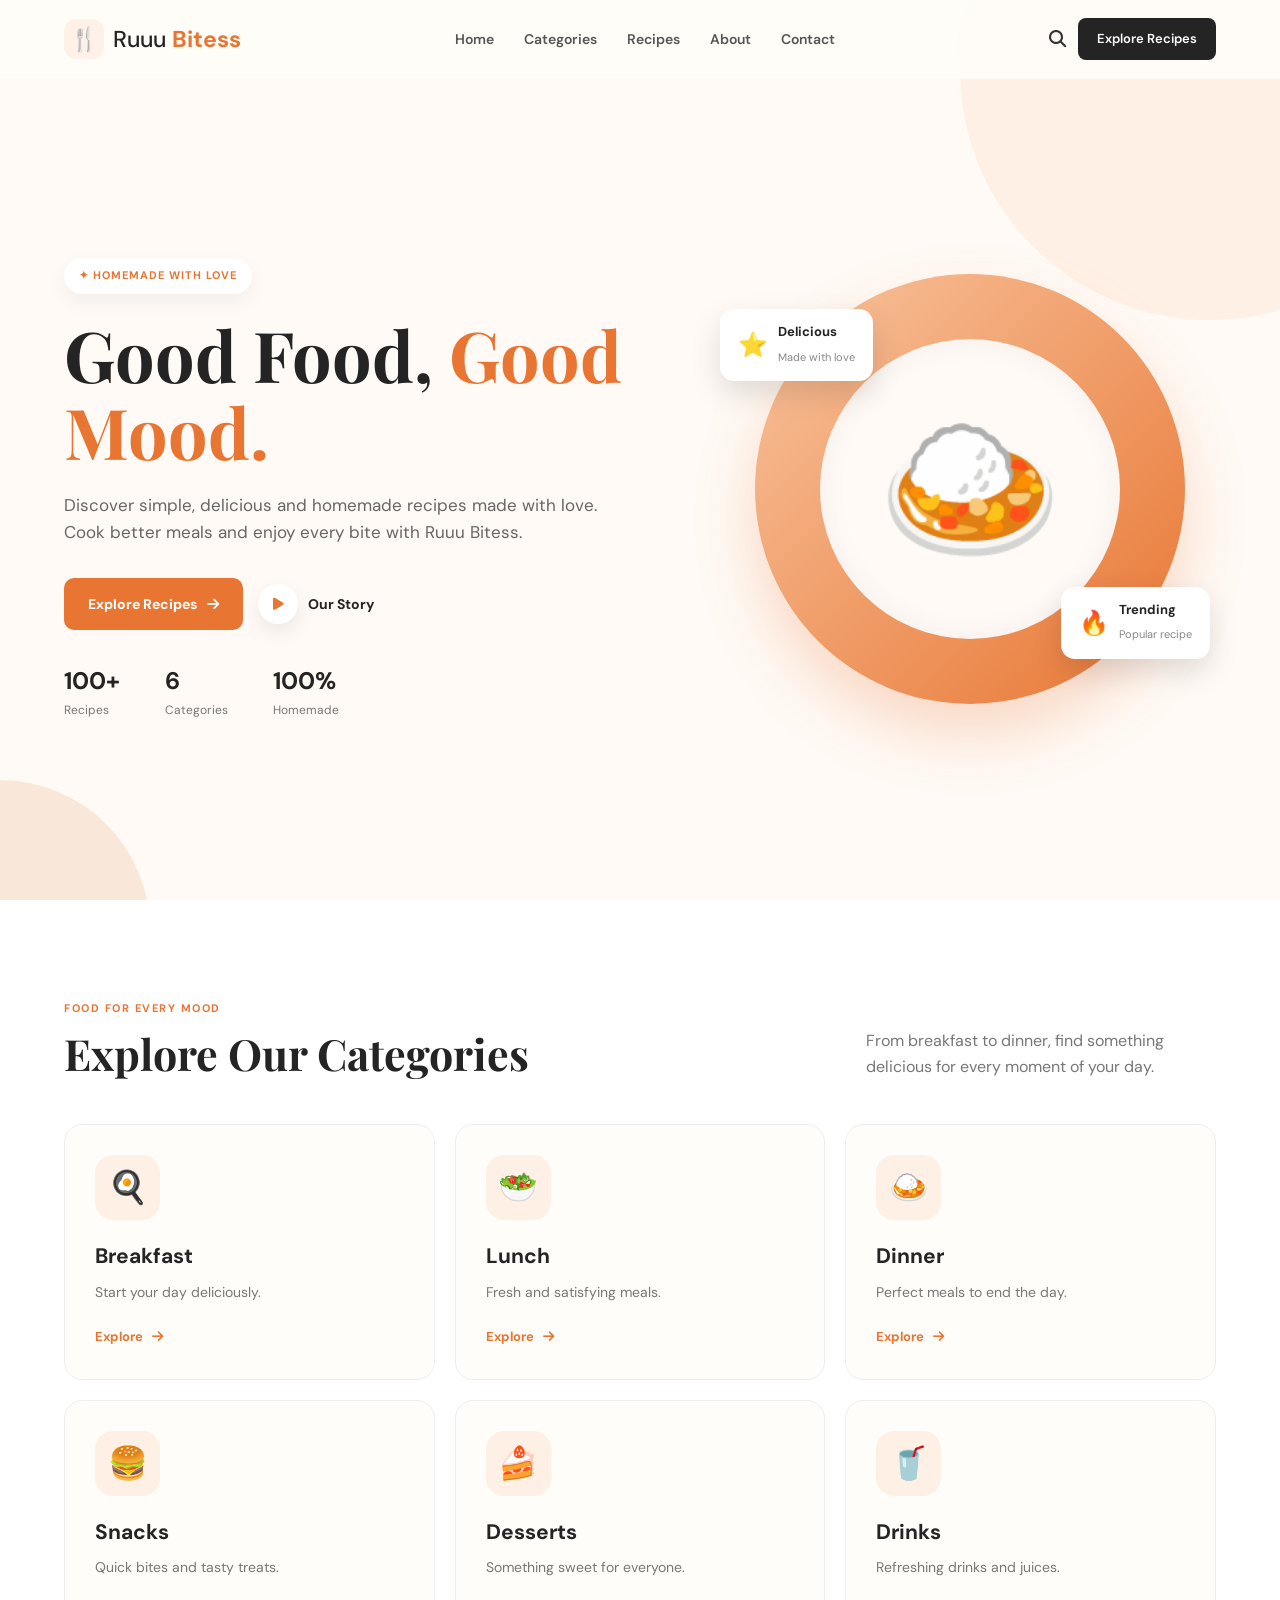
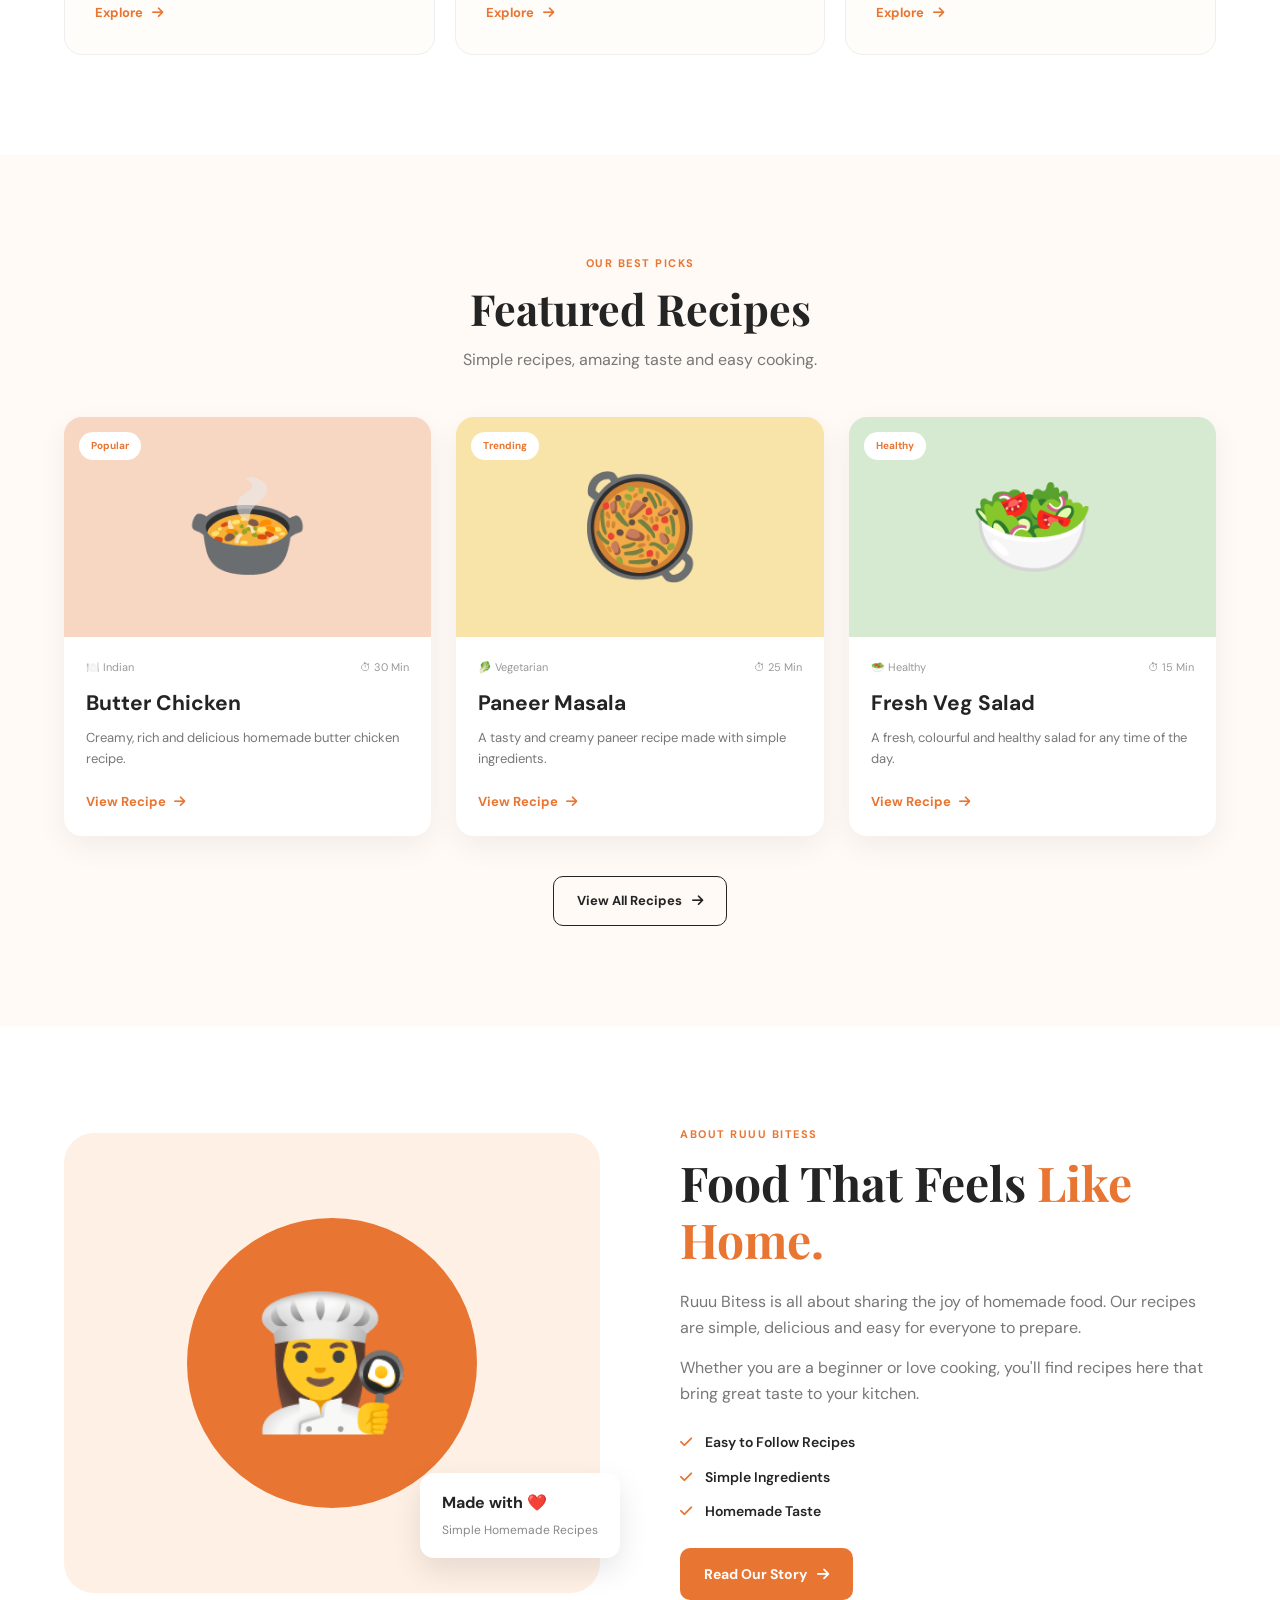
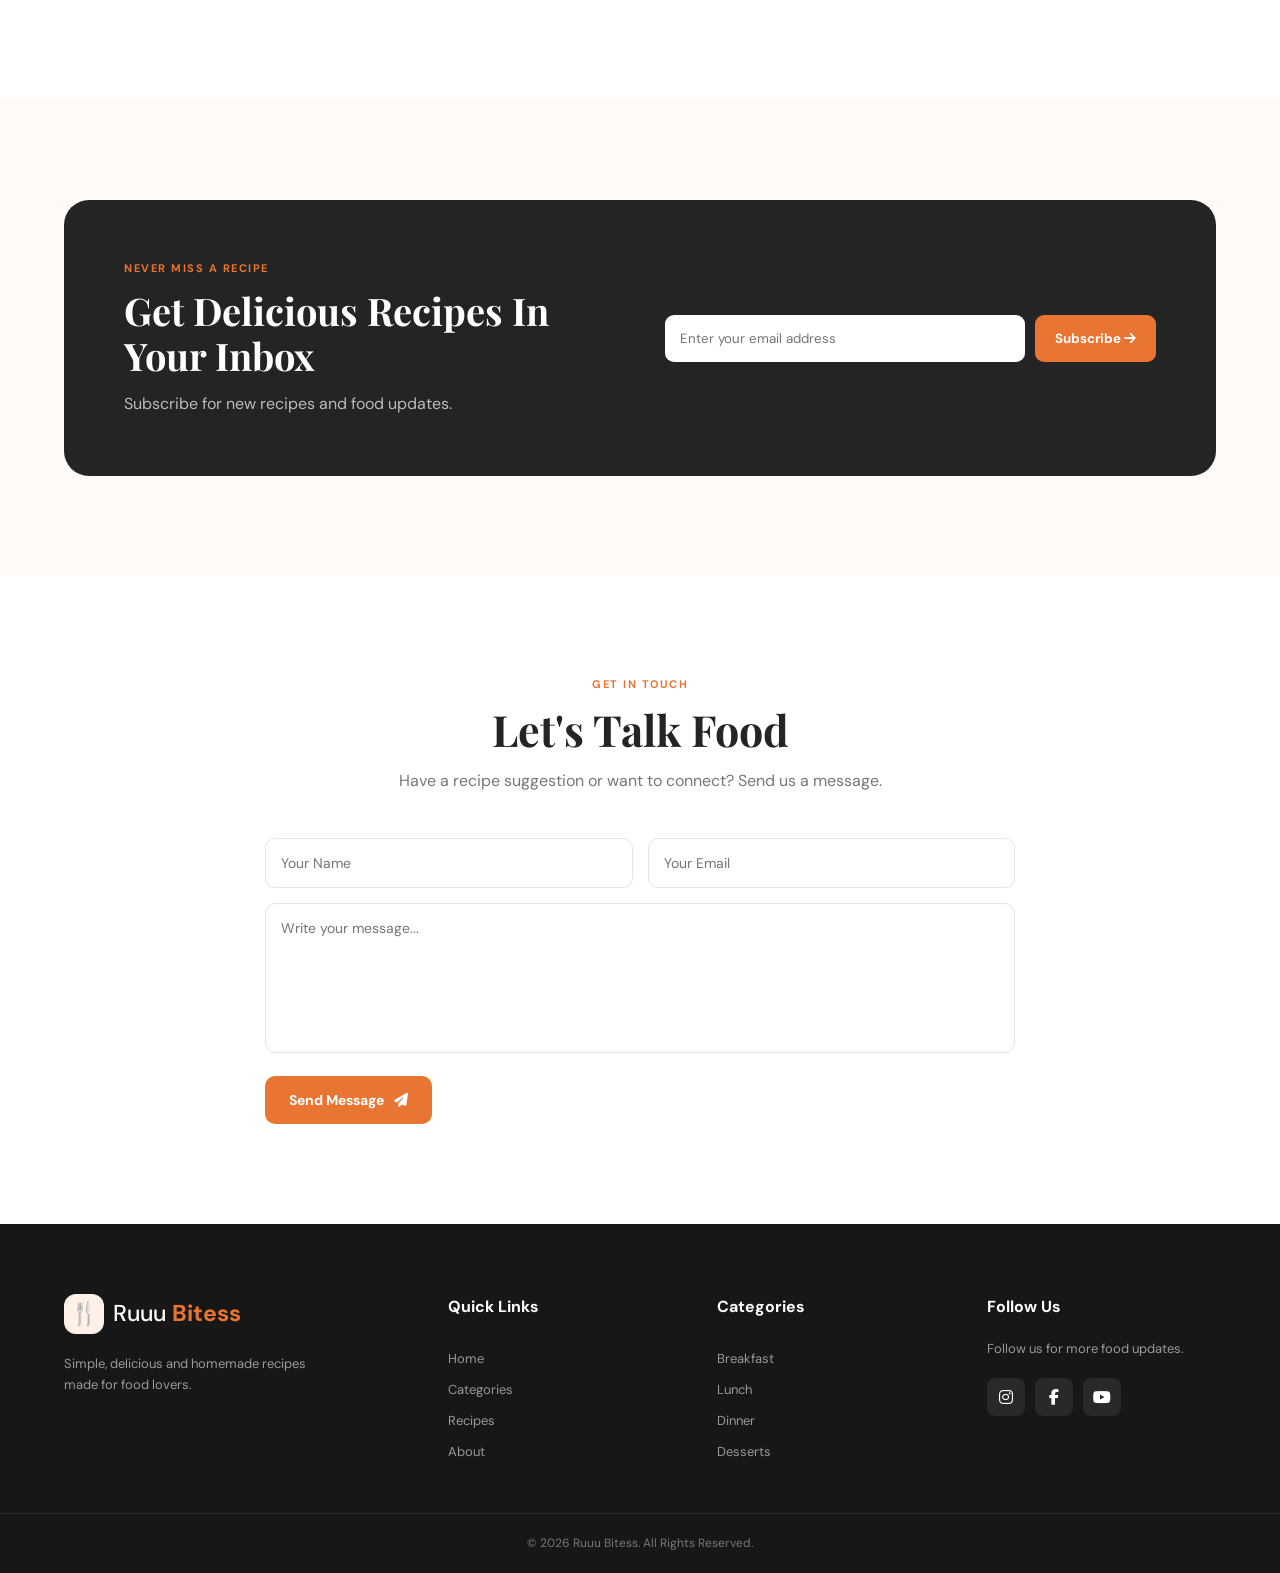
==== index.html @ 9dfcdae9 "Add files via upload" ====
<!DOCTYPE html>
<html lang="en">

<head>
    <meta charset="UTF-8">

    <meta name="viewport" content="width=device-width, initial-scale=1.0">

    <title>Ruuu Bitess | Delicious Homemade Food</title>

    <meta name="description"
        content="Discover delicious homemade recipes at Ruuu Bitess.">

    <!-- Google Font -->
    <link rel="preconnect" href="https://fonts.googleapis.com">

    <link rel="preconnect" href="https://fonts.gstatic.com" crossorigin>

    <link href="https://fonts.googleapis.com/css2?family=DM+Sans:wght@400;500;600;700&family=Playfair+Display:wght@600;700;800&display=swap"
        rel="stylesheet">

    <!-- Font Awesome -->
    <link rel="stylesheet"
        href="https://cdnjs.cloudflare.com/ajax/libs/font-awesome/6.5.2/css/all.min.css">

    <!-- CSS -->
    <link rel="stylesheet" href="style.css">
</head>

<body>


    <!-- =========================
         HEADER
    ========================== -->

    <header class="header">

        <div class="navbar container">

            <a href="#" class="logo">
                <span class="logo-icon">🍴</span>
                <span>Ruuu <b>Bitess</b></span>
            </a>


            <nav class="nav-links" id="navLinks">

                <a href="#home">Home</a>

                <a href="#categories">Categories</a>

                <a href="#recipes">Recipes</a>

                <a href="#about">About</a>

                <a href="#contact">Contact</a>

            </nav>


            <div class="nav-right">

                <button class="search-icon-btn" id="openSearch">
                    <i class="fa-solid fa-magnifying-glass"></i>
                </button>

                <a href="#recipes" class="nav-button">
                    Explore Recipes
                </a>

                <button class="mobile-menu" id="mobileMenu">
                    <i class="fa-solid fa-bars"></i>
                </button>

            </div>

        </div>

    </header>


    <!-- =========================
         HERO
    ========================== -->

    <section class="hero" id="home">

        <div class="hero-shape shape-one"></div>
        <div class="hero-shape shape-two"></div>

        <div class="container hero-container">


            <div class="hero-left">

                <div class="small-title">
                    ✦ HOMEMADE WITH LOVE
                </div>


                <h1>
                    Good Food,
                    <span>Good Mood.</span>
                </h1>


                <p>
                    Discover simple, delicious and homemade recipes
                    made with love. Cook better meals and enjoy
                    every bite with Ruuu Bitess.
                </p>


                <div class="hero-buttons">

                    <a href="#recipes" class="primary-btn">
                        Explore Recipes
                        <i class="fa-solid fa-arrow-right"></i>
                    </a>

                    <a href="#about" class="secondary-btn">
                        <i class="fa-solid fa-play"></i>
                        Our Story
                    </a>

                </div>


                <div class="hero-stats">

                    <div>
                        <h3>100+</h3>
                        <p>Recipes</p>
                    </div>

                    <div>
                        <h3>6</h3>
                        <p>Categories</p>
                    </div>

                    <div>
                        <h3>100%</h3>
                        <p>Homemade</p>
                    </div>

                </div>

            </div>


            <div class="hero-right">

                <div class="food-card-main">

                    <div class="food-emoji">
                        🍛
                    </div>

                    <div class="floating-card floating-one">
                        <span>⭐</span>
                        <div>
                            <b>Delicious</b>
                            <small>Made with love</small>
                        </div>
                    </div>


                    <div class="floating-card floating-two">
                        <span>🔥</span>
                        <div>
                            <b>Trending</b>
                            <small>Popular recipe</small>
                        </div>
                    </div>

                </div>

            </div>


        </div>

    </section>


    <!-- =========================
         CATEGORIES
    ========================== -->

    <section class="categories section-padding" id="categories">

        <div class="container">

            <div class="section-top">

                <div>
                    <span class="section-label">
                        FOOD FOR EVERY MOOD
                    </span>

                    <h2>Explore Our Categories</h2>
                </div>

                <p>
                    From breakfast to dinner, find something
                    delicious for every moment of your day.
                </p>

            </div>


            <div class="category-grid">


                <a href="pages/breakfast.html" class="category-card">

                    <div class="category-emoji">🍳</div>

                    <h3>Breakfast</h3>

                    <p>Start your day deliciously.</p>

                    <span>
                        Explore <i class="fa-solid fa-arrow-right"></i>
                    </span>

                </a>


                <a href="pages/lunch.html" class="category-card">

                    <div class="category-emoji">🥗</div>

                    <h3>Lunch</h3>

                    <p>Fresh and satisfying meals.</p>

                    <span>
                        Explore <i class="fa-solid fa-arrow-right"></i>
                    </span>

                </a>


                <a href="pages/dinner.html" class="category-card">

                    <div class="category-emoji">🍛</div>

                    <h3>Dinner</h3>

                    <p>Perfect meals to end the day.</p>

                    <span>
                        Explore <i class="fa-solid fa-arrow-right"></i>
                    </span>

                </a>


                <a href="pages/snacks.html" class="category-card">

                    <div class="category-emoji">🍔</div>

                    <h3>Snacks</h3>

                    <p>Quick bites and tasty treats.</p>

                    <span>
                        Explore <i class="fa-solid fa-arrow-right"></i>
                    </span>

                </a>


                <a href="pages/desserts.html" class="category-card">

                    <div class="category-emoji">🍰</div>

                    <h3>Desserts</h3>

                    <p>Something sweet for everyone.</p>

                    <span>
                        Explore <i class="fa-solid fa-arrow-right"></i>
                    </span>

                </a>


                <a href="pages/drinks.html" class="category-card">

                    <div class="category-emoji">🥤</div>

                    <h3>Drinks</h3>

                    <p>Refreshing drinks and juices.</p>

                    <span>
                        Explore <i class="fa-solid fa-arrow-right"></i>
                    </span>

                </a>


            </div>

        </div>

    </section>


    <!-- =========================
         FEATURED RECIPES
    ========================== -->

    <section class="featured section-padding" id="recipes">

        <div class="container">


            <div class="center-heading">

                <span class="section-label">
                    OUR BEST PICKS
                </span>

                <h2>Featured Recipes</h2>

                <p>
                    Simple recipes, amazing taste and easy cooking.
                </p>

            </div>


            <div class="recipe-grid">


                <article class="recipe-card">

                    <div class="recipe-image orange-bg">
                        🍲

                        <span class="recipe-tag">Popular</span>
                    </div>

                    <div class="recipe-content">

                        <div class="recipe-info">
                            <span>🍽️ Indian</span>
                            <span>⏱ 30 Min</span>
                        </div>

                        <h3>Butter Chicken</h3>

                        <p>
                            Creamy, rich and delicious homemade
                            butter chicken recipe.
                        </p>

                        <a href="#">
                            View Recipe
                            <i class="fa-solid fa-arrow-right"></i>
                        </a>

                    </div>

                </article>


                <article class="recipe-card">

                    <div class="recipe-image yellow-bg">
                        🥘

                        <span class="recipe-tag">Trending</span>
                    </div>

                    <div class="recipe-content">

                        <div class="recipe-info">
                            <span>🥬 Vegetarian</span>
                            <span>⏱ 25 Min</span>
                        </div>

                        <h3>Paneer Masala</h3>

                        <p>
                            A tasty and creamy paneer recipe
                            made with simple ingredients.
                        </p>

                        <a href="#">
                            View Recipe
                            <i class="fa-solid fa-arrow-right"></i>
                        </a>

                    </div>

                </article>


                <article class="recipe-card">

                    <div class="recipe-image green-bg">
                        🥗

                        <span class="recipe-tag">Healthy</span>
                    </div>

                    <div class="recipe-content">

                        <div class="recipe-info">
                            <span>🥗 Healthy</span>
                            <span>⏱ 15 Min</span>
                        </div>

                        <h3>Fresh Veg Salad</h3>

                        <p>
                            A fresh, colourful and healthy
                            salad for any time of the day.
                        </p>

                        <a href="#">
                            View Recipe
                            <i class="fa-solid fa-arrow-right"></i>
                        </a>

                    </div>

                </article>


            </div>


            <div class="view-all">

                <a href="#" class="secondary-main-btn">
                    View All Recipes
                    <i class="fa-solid fa-arrow-right"></i>
                </a>

            </div>


        </div>

    </section>


    <!-- =========================
         ABOUT
    ========================== -->

    <section class="about section-padding" id="about">

        <div class="container about-grid">


            <div class="about-visual">

                <div class="about-food-circle">
                    👩‍🍳
                </div>

                <div class="experience-card">
                    <b>Made with ❤️</b>
                    <span>Simple Homemade Recipes</span>
                </div>

            </div>


            <div class="about-text">

                <span class="section-label">
                    ABOUT RUUU BITESS
                </span>

                <h2>
                    Food That Feels
                    <span>Like Home.</span>
                </h2>

                <p>
                    Ruuu Bitess is all about sharing the joy of
                    homemade food. Our recipes are simple,
                    delicious and easy for everyone to prepare.
                </p>

                <p>
                    Whether you are a beginner or love cooking,
                    you'll find recipes here that bring great
                    taste to your kitchen.
                </p>


                <div class="about-points">

                    <div>
                        <i class="fa-solid fa-check"></i>
                        Easy to Follow Recipes
                    </div>

                    <div>
                        <i class="fa-solid fa-check"></i>
                        Simple Ingredients
                    </div>

                    <div>
                        <i class="fa-solid fa-check"></i>
                        Homemade Taste
                    </div>

                </div>


                <a href="#" class="primary-btn">
                    Read Our Story
                    <i class="fa-solid fa-arrow-right"></i>
                </a>

            </div>


        </div>

    </section>


    <!-- =========================
         NEWSLETTER
    ========================== -->

    <section class="newsletter section-padding">

        <div class="container newsletter-box">

            <div>

                <span class="section-label">
                    NEVER MISS A RECIPE
                </span>

                <h2>
                    Get Delicious Recipes
                    In Your Inbox
                </h2>

                <p>
                    Subscribe for new recipes and food updates.
                </p>

            </div>


            <form id="newsletterForm">

                <input
                    type="email"
                    id="emailInput"
                    placeholder="Enter your email address"
                    required>

                <button type="submit">
                    Subscribe
                    <i class="fa-solid fa-arrow-right"></i>
                </button>

            </form>

        </div>

    </section>


    <!-- =========================
         CONTACT
    ========================== -->

    <section class="contact section-padding" id="contact">

        <div class="container">

            <div class="center-heading">

                <span class="section-label">
                    GET IN TOUCH
                </span>

                <h2>Let's Talk Food</h2>

                <p>
                    Have a recipe suggestion or want to connect?
                    Send us a message.
                </p>

            </div>


            <form class="contact-form" id="contactForm">

                <div class="form-row">

                    <input
                        type="text"
                        id="name"
                        placeholder="Your Name"
                        required>

                    <input
                        type="email"
                        id="email"
                        placeholder="Your Email"
                        required>

                </div>


                <textarea
                    id="message"
                    placeholder="Write your message..."
                    required></textarea>


                <button type="submit" class="primary-btn">
                    Send Message
                    <i class="fa-solid fa-paper-plane"></i>
                </button>

            </form>

        </div>

    </section>


    <!-- =========================
         FOOTER
    ========================== -->

    <footer class="footer">

        <div class="container footer-grid">


            <div class="footer-brand">

                <a href="#home" class="logo">
                    <span class="logo-icon">🍴</span>
                    <span>Ruuu <b>Bitess</b></span>
                </a>

                <p>
                    Simple, delicious and homemade recipes
                    made for food lovers.
                </p>

            </div>


            <div class="footer-links">

                <h3>Quick Links</h3>

                <a href="#home">Home</a>
                <a href="#categories">Categories</a>
                <a href="#recipes">Recipes</a>
                <a href="#about">About</a>

            </div>


            <div class="footer-links">

                <h3>Categories</h3>

                <a href="#">Breakfast</a>
                <a href="#">Lunch</a>
                <a href="#">Dinner</a>
                <a href="#">Desserts</a>

            </div>


            <div class="footer-social">

                <h3>Follow Us</h3>

                <p>Follow us for more food updates.</p>

                <div class="social-icons">

                    <a href="#"><i class="fa-brands fa-instagram"></i></a>

                    <a href="#"><i class="fa-brands fa-facebook-f"></i></a>

                    <a href="#"><i class="fa-brands fa-youtube"></i></a>

                </div>

            </div>


        </div>


        <div class="footer-bottom">

            <div class="container">

                <p>
                    © 2026 Ruuu Bitess. All Rights Reserved.
                </p>

            </div>

        </div>

    </footer>


    <!-- BACK TO TOP -->

    <button id="topBtn">
        <i class="fa-solid fa-arrow-up"></i>
    </button>


    <!-- SEARCH POPUP -->

    <div class="search-popup" id="searchPopup">

        <div class="search-box">

            <button class="close-search" id="closeSearch">
                <i class="fa-solid fa-xmark"></i>
            </button>

            <h2>Search Recipes</h2>

            <input
                type="text"
                id="recipeSearch"
                placeholder="Search Poha, Paneer, Chicken...">

            <button id="searchRecipeBtn">
                Search Recipe
            </button>

        </div>

    </div>


    <!-- JAVASCRIPT -->

    <script src="script.js"></script>

</body>

</html>
---- style.css ----
/* =========================================
   GLOBAL
========================================= */

*{
    margin:0;
    padding:0;
    box-sizing:border-box;
}

html{
    scroll-behavior:smooth;
}

body{
    font-family:'DM Sans',sans-serif;
    background:#fffdf9;
    color:#242424;
    line-height:1.6;
    overflow-x:hidden;
}

a{
    text-decoration:none;
    color:inherit;
}

button,
input,
textarea{
    font-family:inherit;
}

button{
    cursor:pointer;
}

.container{
    width:90%;
    max-width:1200px;
    margin:auto;
}

.section-padding{
    padding:100px 0;
}


/* =========================================
   HEADER
========================================= */

.header{
    width:100%;
    position:fixed;
    top:0;
    left:0;
    z-index:1000;
    background:rgba(255,253,249,.9);
    backdrop-filter:blur(12px);
    border-bottom:1px solid transparent;
    transition:.3s;
}

.header.scrolled{
    box-shadow:0 5px 25px rgba(0,0,0,.08);
    border-bottom:1px solid #eee;
}

.navbar{
    min-height:78px;
    display:flex;
    align-items:center;
    justify-content:space-between;
}

.logo{
    display:flex;
    align-items:center;
    gap:9px;
    font-size:23px;
    font-weight:500;
}

.logo b{
    color:#e87532;
}

.logo-icon{
    width:40px;
    height:40px;
    background:#fff1e7;
    display:flex;
    align-items:center;
    justify-content:center;
    border-radius:12px;
}

.nav-links{
    display:flex;
    gap:30px;
}

.nav-links a{
    font-size:14px;
    font-weight:600;
    color:#555;
    transition:.3s;
}

.nav-links a:hover{
    color:#e87532;
}

.nav-right{
    display:flex;
    align-items:center;
    gap:12px;
}

.search-icon-btn{
    border:none;
    background:none;
    font-size:17px;
    color:#333;
}

.nav-button{
    background:#242424;
    color:#fff;
    padding:11px 19px;
    border-radius:8px;
    font-size:13px;
    font-weight:600;
    transition:.3s;
}

.nav-button:hover{
    background:#e87532;
}

.mobile-menu{
    display:none;
    border:none;
    background:none;
    font-size:21px;
}


/* =========================================
   HERO
========================================= */

.hero{
    min-height:100vh;
    padding-top:78px;
    display:flex;
    align-items:center;
    position:relative;
    overflow:hidden;
    background:#fffaf5;
}

.hero-container{
    display:grid;
    grid-template-columns:1.1fr .9fr;
    align-items:center;
    gap:60px;
}

.hero-shape{
    position:absolute;
    border-radius:50%;
    z-index:0;
}

.shape-one{
    width:500px;
    height:500px;
    background:#fff0e5;
    right:-180px;
    top:-180px;
}

.shape-two{
    width:300px;
    height:300px;
    background:#f9e8d9;
    left:-150px;
    bottom:-180px;
}

.hero-left,
.hero-right{
    position:relative;
    z-index:1;
}

.small-title{
    display:inline-block;
    padding:9px 15px;
    background:#fff;
    color:#e87532;
    border-radius:50px;
    font-size:11px;
    font-weight:700;
    letter-spacing:1px;
    box-shadow:0 8px 20px rgba(0,0,0,.05);
}

.hero h1{
    font-family:'Playfair Display',serif;
    font-size:70px;
    line-height:1.1;
    margin:22px 0;
}

.hero h1 span{
    color:#e87532;
}

.hero-left > p{
    max-width:560px;
    color:#666;
    font-size:17px;
}

.hero-buttons{
    display:flex;
    gap:15px;
    margin:32px 0;
    align-items:center;
}

.primary-btn{
    display:inline-flex;
    align-items:center;
    gap:10px;
    background:#e87532;
    color:#fff;
    padding:15px 24px;
    border-radius:10px;
    font-size:14px;
    font-weight:700;
    border:none;
    transition:.3s;
}

.primary-btn:hover{
    transform:translateY(-3px);
    box-shadow:0 10px 25px rgba(232,117,50,.25);
}

.secondary-btn{
    display:inline-flex;
    align-items:center;
    gap:10px;
    font-size:14px;
    font-weight:700;
}

.secondary-btn i{
    width:40px;
    height:40px;
    display:flex;
    align-items:center;
    justify-content:center;
    border-radius:50%;
    background:#fff;
    color:#e87532;
    box-shadow:0 8px 20px rgba(0,0,0,.08);
}

.hero-stats{
    display:flex;
    gap:45px;
    margin-top:20px;
}

.hero-stats h3{
    font-size:24px;
}

.hero-stats p{
    font-size:12px;
    color:#777;
}

.food-card-main{
    width:430px;
    height:430px;
    margin:auto;
    border-radius:50%;
    background:linear-gradient(135deg,#f8c59f,#e87532);
    display:flex;
    align-items:center;
    justify-content:center;
    position:relative;
    box-shadow:0 30px 60px rgba(232,117,50,.25);
}

.food-emoji{
    width:300px;
    height:300px;
    border-radius:50%;
    background:#fffaf5;
    display:flex;
    align-items:center;
    justify-content:center;
    font-size:150px;
    box-shadow:inset 0 0 30px rgba(0,0,0,.05);
}

.floating-card{
    position:absolute;
    background:#fff;
    padding:13px 18px;
    border-radius:14px;
    display:flex;
    align-items:center;
    gap:10px;
    box-shadow:0 12px 30px rgba(0,0,0,.12);
}

.floating-card span{
    font-size:24px;
}

.floating-card b{
    display:block;
    font-size:13px;
}

.floating-card small{
    color:#888;
    font-size:11px;
}

.floating-one{
    top:35px;
    left:-35px;
}

.floating-two{
    bottom:45px;
    right:-25px;
}


/* =========================================
   SECTION
========================================= */

.section-top{
    display:flex;
    justify-content:space-between;
    align-items:end;
    gap:40px;
    margin-bottom:45px;
}

.section-top > div{
    max-width:600px;
}

.section-label{
    display:block;
    color:#e87532;
    font-size:11px;
    font-weight:700;
    letter-spacing:1.5px;
    margin-bottom:10px;
}

.section-top h2,
.center-heading h2{
    font-family:'Playfair Display',serif;
    font-size:43px;
    line-height:1.2;
}

.section-top > p{
    max-width:350px;
    color:#777;
}

.center-heading{
    text-align:center;
    margin-bottom:45px;
}

.center-heading p{
    color:#777;
    margin-top:12px;
}


/* =========================================
   CATEGORIES
========================================= */

.categories{
    background:#fff;
}

.category-grid{
    display:grid;
    grid-template-columns:repeat(3,1fr);
    gap:20px;
}

.category-card{
    border:1px solid #eee;
    padding:30px;
    border-radius:18px;
    transition:.3s;
    background:#fffdf9;
}

.category-card:hover{
    transform:translateY(-7px);
    border-color:#e87532;
    box-shadow:0 15px 35px rgba(0,0,0,.08);
}

.category-emoji{
    width:65px;
    height:65px;
    display:flex;
    align-items:center;
    justify-content:center;
    background:#fff0e5;
    border-radius:18px;
    font-size:32px;
    margin-bottom:20px;
}

.category-card h3{
    font-size:21px;
    margin-bottom:7px;
}

.category-card p{
    color:#777;
    font-size:14px;
    margin-bottom:20px;
}

.category-card span{
    font-size:13px;
    font-weight:700;
    color:#e87532;
}

.category-card span i{
    margin-left:6px;
}


/* =========================================
   RECIPES
========================================= */

.featured{
    background:#fffaf5;
}

.recipe-grid{
    display:grid;
    grid-template-columns:repeat(3,1fr);
    gap:25px;
}

.recipe-card{
    background:#fff;
    border-radius:18px;
    overflow:hidden;
    box-shadow:0 10px 30px rgba(0,0,0,.06);
    transition:.3s;
}

.recipe-card:hover{
    transform:translateY(-8px);
    box-shadow:0 18px 40px rgba(0,0,0,.1);
}

.recipe-image{
    height:220px;
    display:flex;
    align-items:center;
    justify-content:center;
    font-size:100px;
    position:relative;
}

.orange-bg{
    background:#f7d6c2;
}

.yellow-bg{
    background:#f8e4a9;
}

.green-bg{
    background:#d6ead2;
}

.recipe-tag{
    position:absolute;
    top:15px;
    left:15px;
    background:#fff;
    color:#e87532;
    padding:6px 12px;
    border-radius:50px;
    font-size:10px;
    font-weight:700;
}

.recipe-content{
    padding:22px;
}

.recipe-info{
    display:flex;
    justify-content:space-between;
    color:#999;
    font-size:11px;
    margin-bottom:10px;
}

.recipe-content h3{
    font-size:21px;
    margin-bottom:8px;
}

.recipe-content p{
    color:#777;
    font-size:13px;
    margin-bottom:18px;
}

.recipe-content a{
    color:#e87532;
    font-size:13px;
    font-weight:700;
}

.recipe-content a i{
    margin-left:5px;
}

.view-all{
    text-align:center;
    margin-top:40px;
}

.secondary-main-btn{
    display:inline-flex;
    align-items:center;
    gap:10px;
    border:1px solid #242424;
    padding:14px 23px;
    border-radius:10px;
    font-size:13px;
    font-weight:700;
    transition:.3s;
}

.secondary-main-btn:hover{
    background:#242424;
    color:#fff;
}


/* =========================================
   ABOUT
========================================= */

.about{
    background:#fff;
}

.about-grid{
    display:grid;
    grid-template-columns:1fr 1fr;
    align-items:center;
    gap:80px;
}

.about-visual{
    min-height:460px;
    background:#fff0e5;
    border-radius:30px;
    display:flex;
    align-items:center;
    justify-content:center;
    position:relative;
}

.about-food-circle{
    width:290px;
    height:290px;
    background:#e87532;
    border-radius:50%;
    display:flex;
    align-items:center;
    justify-content:center;
    font-size:130px;
}

.experience-card{
    position:absolute;
    bottom:35px;
    right:-20px;
    background:#fff;
    padding:17px 22px;
    border-radius:14px;
    box-shadow:0 12px 30px rgba(0,0,0,.1);
}

.experience-card b{
    display:block;
}

.experience-card span{
    color:#888;
    font-size:12px;
}

.about-text h2{
    font-family:'Playfair Display',serif;
    font-size:48px;
    line-height:1.2;
    margin-bottom:20px;
}

.about-text h2 span{
    color:#e87532;
}

.about-text p{
    color:#777;
    margin-bottom:15px;
}

.about-points{
    margin:25px 0;
}

.about-points div{
    margin:12px 0;
    font-size:14px;
    font-weight:600;
}

.about-points i{
    color:#e87532;
    margin-right:10px;
}


/* =========================================
   NEWSLETTER
========================================= */

.newsletter{
    background:#fffaf5;
}

.newsletter-box{
    background:#242424;
    color:#fff;
    border-radius:25px;
    padding:60px;
    display:grid;
    grid-template-columns:1fr 1fr;
    gap:50px;
    align-items:center;
}

.newsletter-box h2{
    font-family:'Playfair Display',serif;
    font-size:38px;
    line-height:1.2;
    margin-bottom:12px;
}

.newsletter-box p{
    color:#bbb;
}

.newsletter-box form{
    display:flex;
    gap:10px;
}

.newsletter-box input{
    width:100%;
    border:none;
    outline:none;
    padding:15px;
    border-radius:9px;
}

.newsletter-box button{
    border:none;
    white-space:nowrap;
    background:#e87532;
    color:#fff;
    padding:0 20px;
    border-radius:9px;
    font-weight:700;
}


/* =========================================
   CONTACT
========================================= */

.contact{
    background:#fff;
}

.contact-form{
    max-width:750px;
    margin:auto;
}

.form-row{
    display:grid;
    grid-template-columns:1fr 1fr;
    gap:15px;
}

.contact-form input,
.contact-form textarea{
    width:100%;
    border:1px solid #e5e5e5;
    outline:none;
    padding:15px;
    border-radius:10px;
    margin-bottom:15px;
    font-size:14px;
}

.contact-form input:focus,
.contact-form textarea:focus{
    border-color:#e87532;
}

.contact-form textarea{
    height:150px;
    resize:none;
}


/* =========================================
   FOOTER
========================================= */

.footer{
    background:#171717;
    color:#fff;
    padding-top:70px;
}

.footer-grid{
    display:grid;
    grid-template-columns:1.5fr 1fr 1fr 1fr;
    gap:40px;
}

.footer-brand p,
.footer-social p{
    color:#999;
    font-size:13px;
    margin-top:20px;
    max-width:260px;
}

.footer-links h3,
.footer-social h3{
    margin-bottom:20px;
    font-size:16px;
}

.footer-links{
    display:flex;
    flex-direction:column;
    gap:10px;
}

.footer-links a{
    color:#999;
    font-size:13px;
}

.footer-links a:hover{
    color:#e87532;
}

.social-icons{
    display:flex;
    gap:10px;
    margin-top:18px;
}

.social-icons a{
    width:38px;
    height:38px;
    background:#292929;
    display:flex;
    align-items:center;
    justify-content:center;
    border-radius:8px;
    transition:.3s;
}

.social-icons a:hover{
    background:#e87532;
}

.footer-bottom{
    border-top:1px solid #2b2b2b;
    margin-top:50px;
    padding:20px 0;
    text-align:center;
}

.footer-bottom p{
    color:#777;
    font-size:12px;
}


/* =========================================
   BACK TO TOP
========================================= */

#topBtn{
    position:fixed;
    right:25px;
    bottom:25px;
    width:45px;
    height:45px;
    border:none;
    border-radius:10px;
    background:#e87532;
    color:#fff;
    display:none;
    z-index:999;
    box-shadow:0 10px 25px rgba(0,0,0,.15);
}


/* =========================================
   SEARCH POPUP
========================================= */

.search-popup{
    position:fixed;
    inset:0;
    background:rgba(0,0,0,.65);
    z-index:5000;
    display:none;
    align-items:center;
    justify-content:center;
    padding:20px;
}

.search-popup.active{
    display:flex;
}

.search-box{
    width:100%;
    max-width:500px;
    background:#fff;
    padding:35px;
    border-radius:20px;
    position:relative;
}

.search-box h2{
    margin-bottom:20px;
    font-family:'Playfair Display',serif;
}

.search-box input{
    width:100%;
    border:1px solid #ddd;
    outline:none;
    padding:15px;
    border-radius:10px;
    margin-bottom:12px;
}

.search-box button{
    border:none;
    background:#e87532;
    color:#fff;
    padding:14px 20px;
    border-radius:10px;
    font-weight:700;
}

.close-search{
    position:absolute;
    right:15px;
    top:15px;
    background:none !important;
    color:#333 !important;
    padding:5px !important;
    font-size:20px;
}


/* =========================================
   MOBILE
========================================= */

@media(max-width:950px){

    .nav-links{
        position:absolute;
        top:78px;
        left:0;
        width:100%;
        background:#fffdf9;
        display:none;
        flex-direction:column;
        padding:25px;
        gap:20px;
        box-shadow:0 15px 25px rgba(0,0,0,.08);
    }

    .nav-links.active{
        display:flex;
    }

    .mobile-menu{
        display:block;
    }

    .nav-button{
        display:none;
    }

    .hero-container{
        grid-template-columns:1fr;
        text-align:center;
        padding:60px 0;
    }

    .hero-left > p{
        margin:auto;
    }

    .hero-buttons,
    .hero-stats{
        justify-content:center;
    }

    .food-card-main{
        width:360px;
        height:360px;
    }

    .food-emoji{
        width:250px;
        height:250px;
        font-size:120px;
    }

    .category-grid{
        grid-template-columns:repeat(2,1fr);
    }

    .recipe-grid{
        grid-template-columns:1fr;
    }

    .about-grid{
        grid-template-columns:1fr;
    }

    .newsletter-box{
        grid-template-columns:1fr;
    }

    .footer-grid{
        grid-template-columns:repeat(2,1fr);
    }

}


@media(max-width:600px){

    .section-padding{
        padding:70px 0;
    }

    .hero h1{
        font-size:48px;
    }

    .section-top{
        flex-direction:column;
        align-items:flex-start;
    }

    .section-top h2,
    .center-heading h2{
        font-size:34px;
    }

    .category-grid{
        grid-template-columns:1fr;
    }

    .hero-buttons{
        flex-direction:column;
    }

    .hero-stats{
        gap:25px;
    }

    .food-card-main{
        width:290px;
        height:290px;
    }

    .food-emoji{
        width:210px;
        height:210px;
        font-size:90px;
    }

    .floating-one{
        left:-15px;
    }

    .floating-two{
        right:-15px;
    }

    .about-text h2{
        font-size:38px;
    }

    .about-visual{
        min-height:350px;
    }

    .about-food-circle{
        width:220px;
        height:220px;
        font-size:100px;
    }

    .experience-card{
        right:10px;
        bottom:20px;
    }

    .newsletter-box{
        padding:35px 25px;
    }

    .newsletter-box h2{
        font-size:31px;
    }

    .newsletter-box form{
        flex-direction:column;
    }

    .newsletter-box button{
        padding:15px;
    }

    .form-row{
        grid-template-columns:1fr;
    }

    .footer-grid{
        grid-template-columns:1fr;
    }

}
/* =========================================
   CATEGORY PAGES
========================================= */

.page-header{
    background:#fffdf9;
    position:sticky;
}

.page-hero{
    padding:110px 0 80px;
    background:#fff0e5;
    text-align:center;
}

.page-hero h1{
    font-family:'Playfair Display',serif;
    font-size:60px;
    margin-bottom:15px;
}

.page-hero h1 span{
    color:#e87532;
}

.page-hero p{
    max-width:600px;
    margin:auto;
    color:#777;
}

.breadcrumb{
    margin-top:22px;
    display:flex;
    justify-content:center;
    gap:10px;
    font-size:13px;
    color:#888;
}

.breadcrumb a{
    color:#e87532;
    font-weight:600;
}


/* BREAKFAST CARD COLORS */

.breakfast-orange{
    background:#f7d6c2;
}

.breakfast-yellow{
    background:#f8e4a9;
}

.breakfast-cream{
    background:#f4dfbd;
}

.breakfast-green{
    background:#d6ead2;
}

.breakfast-pink{
    background:#f4d6d6;
}

.breakfast-red{
    background:#f0c6bb;
}


/* CATEGORY CTA */

.breakfast-cta{
    padding:70px 0;
    background:#fff;
}

.breakfast-cta .container{
    background:#242424;
    color:#fff;
    padding:45px 55px;
    border-radius:22px;
    display:flex;
    align-items:center;
    justify-content:space-between;
    gap:30px;
}

.breakfast-cta h2{
    font-family:'Playfair Display',serif;
    font-size:36px;
    margin-bottom:8px;
}

.breakfast-cta p{
    color:#aaa;
}

@media(max-width:600px){

    .page-hero{
        padding:80px 0 60px;
    }

    .page-hero h1{
        font-size:42px;
    }

    .breakfast-cta .container{
        padding:35px 25px;
        flex-direction:column;
        align-items:flex-start;
    }

    .breakfast-cta h2{
        font-size:30px;
    }

}
/* LUNCH CARD COLORS */

.lunch-yellow{
    background:#f8e4a9;
}

.lunch-orange{
    background:#f7d6c2;
}

.lunch-green{
    background:#d6ead2;
}

.lunch-red{
    background:#f0c6bb;
}

.lunch-cream{
    background:#f4dfbd;
}

.lunch-pink{
    background:#f4d6d6;
}
/* =========================
   DINNER CARD COLORS
========================= */

.dinner-orange{
    background:#f7d6c2;
}

.dinner-yellow{
    background:#f8e4a9;
}

.dinner-green{
    background:#d6ead2;
}
/* =========================
   SNACKS CARD COLORS
========================= */

.snacks-orange{
    background:#f7d6c2;
}

.snacks-yellow{
    background:#f8e4a9;
}

.snacks-green{
    background:#d6ead2;
}
/* =========================
   DESSERT CARD COLORS
========================= */

.dessert-pink{
    background:#f4d6d6;
}

.dessert-yellow{
    background:#f8e4a9;
}

.dessert-cream{
    background:#f4dfbd;
}
/* =========================
   DRINKS CARD COLORS
========================= */

.drinks-orange{
    background:#f7d6c2;
}

.drinks-yellow{
    background:#f8e4a9;
}

.drinks-pink{
    background:#f4d6d6;
}
/* =========================================
   RECIPE DETAIL PAGE
========================================= */

.recipe-breadcrumb{
    padding:100px 0 20px;
    background:#fffdf9;
    font-size:14px;
}

.recipe-breadcrumb a{
    color:#e87532;
    font-weight:600;
}

.recipe-breadcrumb span{
    color:#777;
}


.recipe-detail-hero{
    padding:40px 0 80px;
    background:#fffdf9;
}

.recipe-detail-grid{
    display:grid;
    grid-template-columns:1fr 1fr;
    gap:70px;
    align-items:center;
}


.recipe-main-image{
    width:100%;
}


.poha-image-placeholder{
    width:100%;
    min-height:450px;
    background:#f7d6c2;
    border-radius:25px;
    display:flex;
    align-items:center;
    justify-content:center;
    font-size:150px;
}


.recipe-main-content h1{
    font-family:'Playfair Display',serif;
    font-size:52px;
    line-height:1.2;
    margin:15px 0;
}

.recipe-main-content h1 span{
    color:#e87532;
}

.recipe-intro{
    color:#777;
    line-height:1.8;
    margin-bottom:30px;
}


.recipe-meta{
    display:grid;
    grid-template-columns:repeat(3,1fr);
    gap:15px;
    margin-bottom:35px;
}

.recipe-meta div{
    display:flex;
    gap:10px;
    align-items:center;
    padding:15px;
    background:#fff;
    border-radius:12px;
}

.recipe-meta i{
    color:#e87532;
    font-size:20px;
}

.recipe-meta span{
    display:flex;
    flex-direction:column;
    font-size:13px;
    font-weight:600;
}

.recipe-meta small{
    color:#999;
    font-weight:400;
}


.recipe-detail-content{
    padding:90px 0;
    background:#fff;
}

.recipe-content-grid{
    display:grid;
    grid-template-columns:2fr 1fr;
    gap:50px;
}


.recipe-box{
    background:#fffdf9;
    padding:35px;
    border-radius:20px;
    margin-bottom:30px;
}

.recipe-box h2{
    font-family:'Playfair Display',serif;
    font-size:32px;
    margin-bottom:25px;
}


.ingredients-list{
    list-style:none;
}

.ingredients-list li{
    padding:14px 0;
    border-bottom:1px solid #eee;
    color:#555;
}

.ingredients-list li::before{
    content:"✓";
    color:#e87532;
    font-weight:bold;
    margin-right:12px;
}


.recipe-step{
    display:flex;
    gap:20px;
    padding:20px 0;
    border-bottom:1px solid #eee;
}

.recipe-step > span{
    min-width:48px;
    height:48px;
    border-radius:50%;
    background:#e87532;
    color:#fff;
    display:flex;
    align-items:center;
    justify-content:center;
    font-weight:700;
}

.recipe-step h3{
    margin-bottom:8px;
}

.recipe-step p{
    color:#777;
    line-height:1.7;
}


.recipe-sidebar{
    background:#fff0e5;
    padding:30px;
    border-radius:20px;
    margin-bottom:25px;
}

.recipe-sidebar h3{
    font-family:'Playfair Display',serif;
    font-size:24px;
    margin-bottom:20px;
}

.sidebar-info p{
    padding:15px 0;
    border-bottom:1px solid #e8d6c8;
    display:flex;
    justify-content:space-between;
}

.sidebar-info span{
    color:#777;
}

.tip-box{
    background:#f8e4a9;
}

.tip-box p{
    color:#666;
    line-height:1.7;
}


.recipe-back-section{
    padding:20px 0 80px;
    background:#fff;
    text-align:center;
}


/* MOBILE */

@media(max-width:800px){

    .recipe-detail-grid,
    .recipe-content-grid{
        grid-template-columns:1fr;
        gap:35px;
    }

    .recipe-main-content h1{
        font-size:40px;
    }

    .recipe-meta{
        grid-template-columns:1fr;
    }

    .poha-image-placeholder{
        min-height:300px;
        font-size:100px;
    }

}
/* =========================
   IDLI RECIPE IMAGE
========================= */

.idli-image-placeholder{
    width:100%;
    min-height:450px;
    background:#f4ead8;
    border-radius:25px;
    display:flex;
    align-items:center;
    justify-content:center;
    font-size:150px;
}


@media(max-width:800px){

    .idli-image-placeholder{
        min-height:300px;
        font-size:100px;
    }

}
/* =========================
   MASALA DOSA RECIPE IMAGE
========================= */

.dosa-image-placeholder{
    width:100%;
    min-height:450px;
    background:#f6dfbd;
    border-radius:25px;
    display:flex;
    align-items:center;
    justify-content:center;
    font-size:150px;
}

@media(max-width:800px){

    .dosa-image-placeholder{
        min-height:300px;
        font-size:100px;
    }

}
/* =========================
   BREAD OMELETTE IMAGE
========================= */

.bread-omelette-image-placeholder{
    width:100%;
    min-height:450px;
    background:#f3d6b3;
    border-radius:25px;
    display:flex;
    align-items:center;
    justify-content:center;
    font-size:120px;
}

@media(max-width:800px){

    .bread-omelette-image-placeholder{
        min-height:300px;
        font-size:80px;
    }

}
/* =========================
   EGG BHURJI RECIPE IMAGE
========================= */

.egg-bhurji-image-placeholder{
    width:100%;
    min-height:450px;
    background:#f5ddb2;
    border-radius:25px;
    display:flex;
    align-items:center;
    justify-content:center;
    font-size:150px;
}

@media(max-width:800px){

    .egg-bhurji-image-placeholder{
        min-height:300px;
        font-size:100px;
    }

}
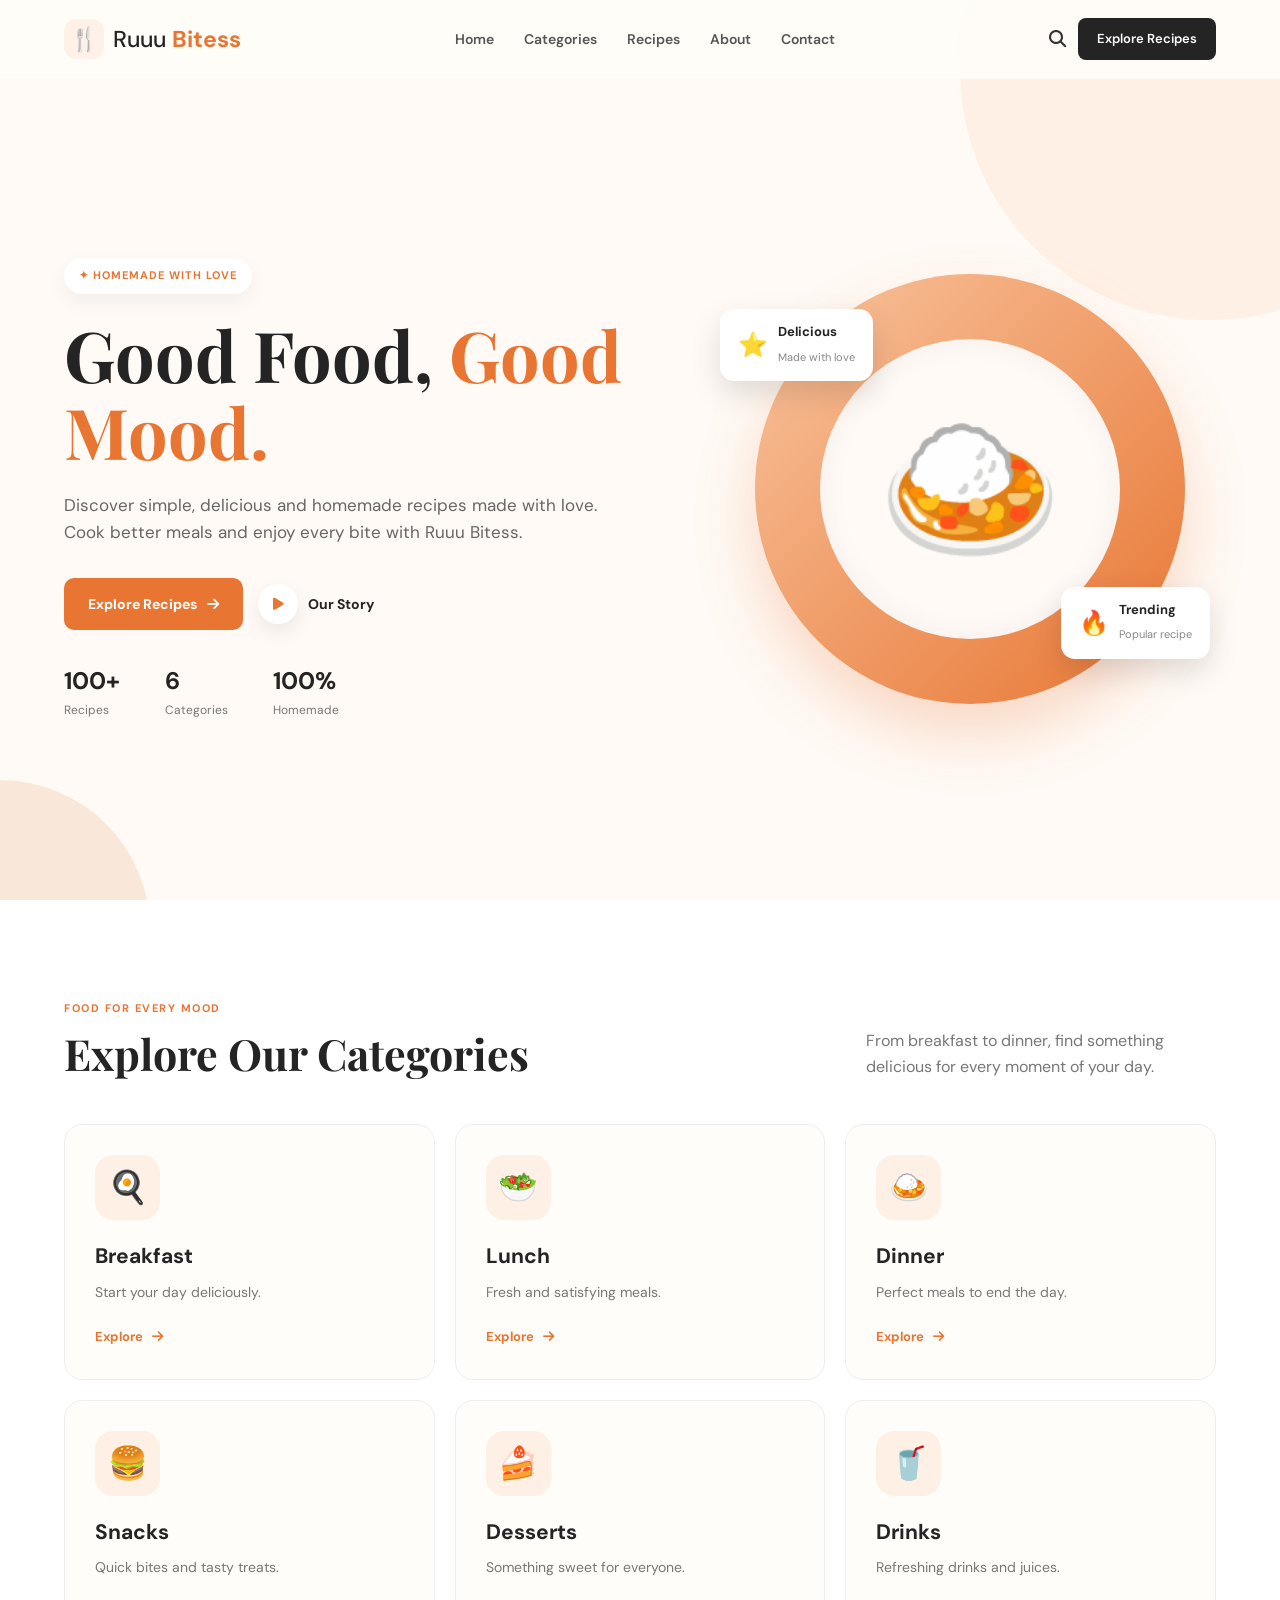
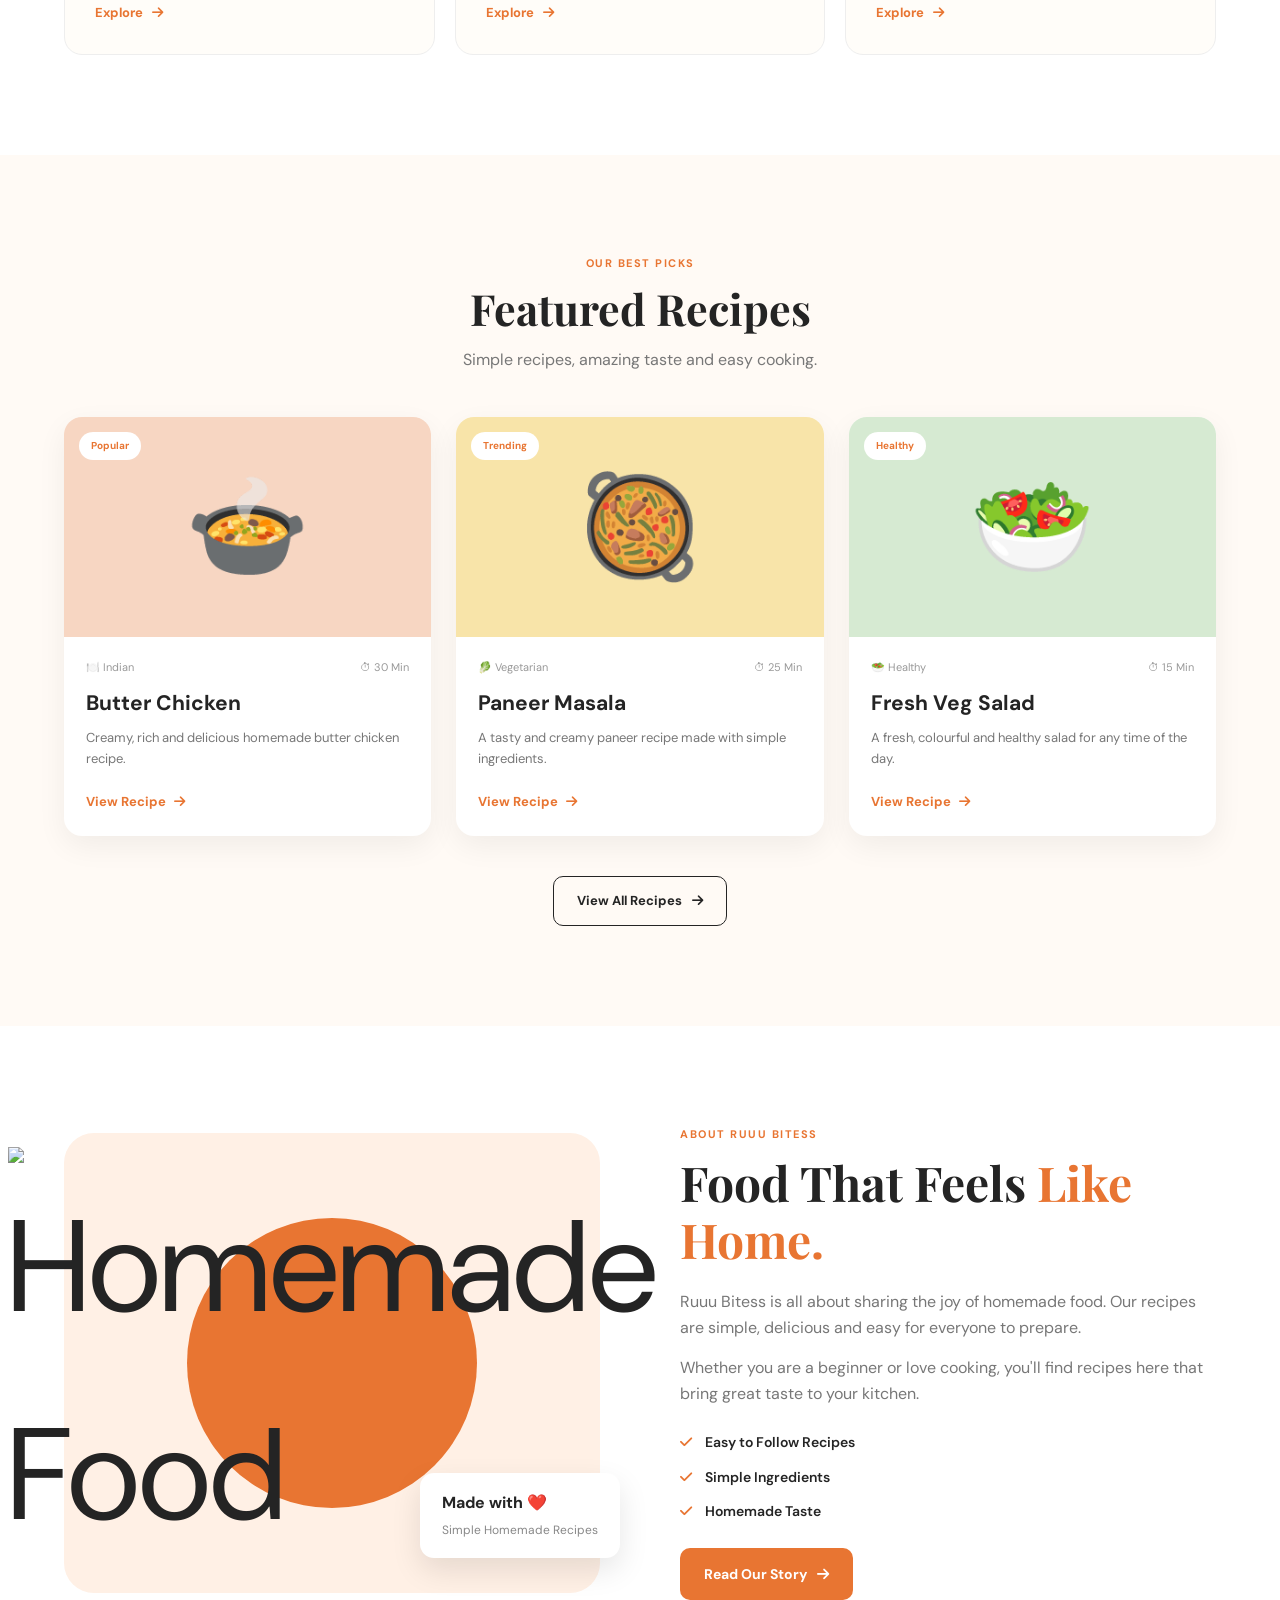
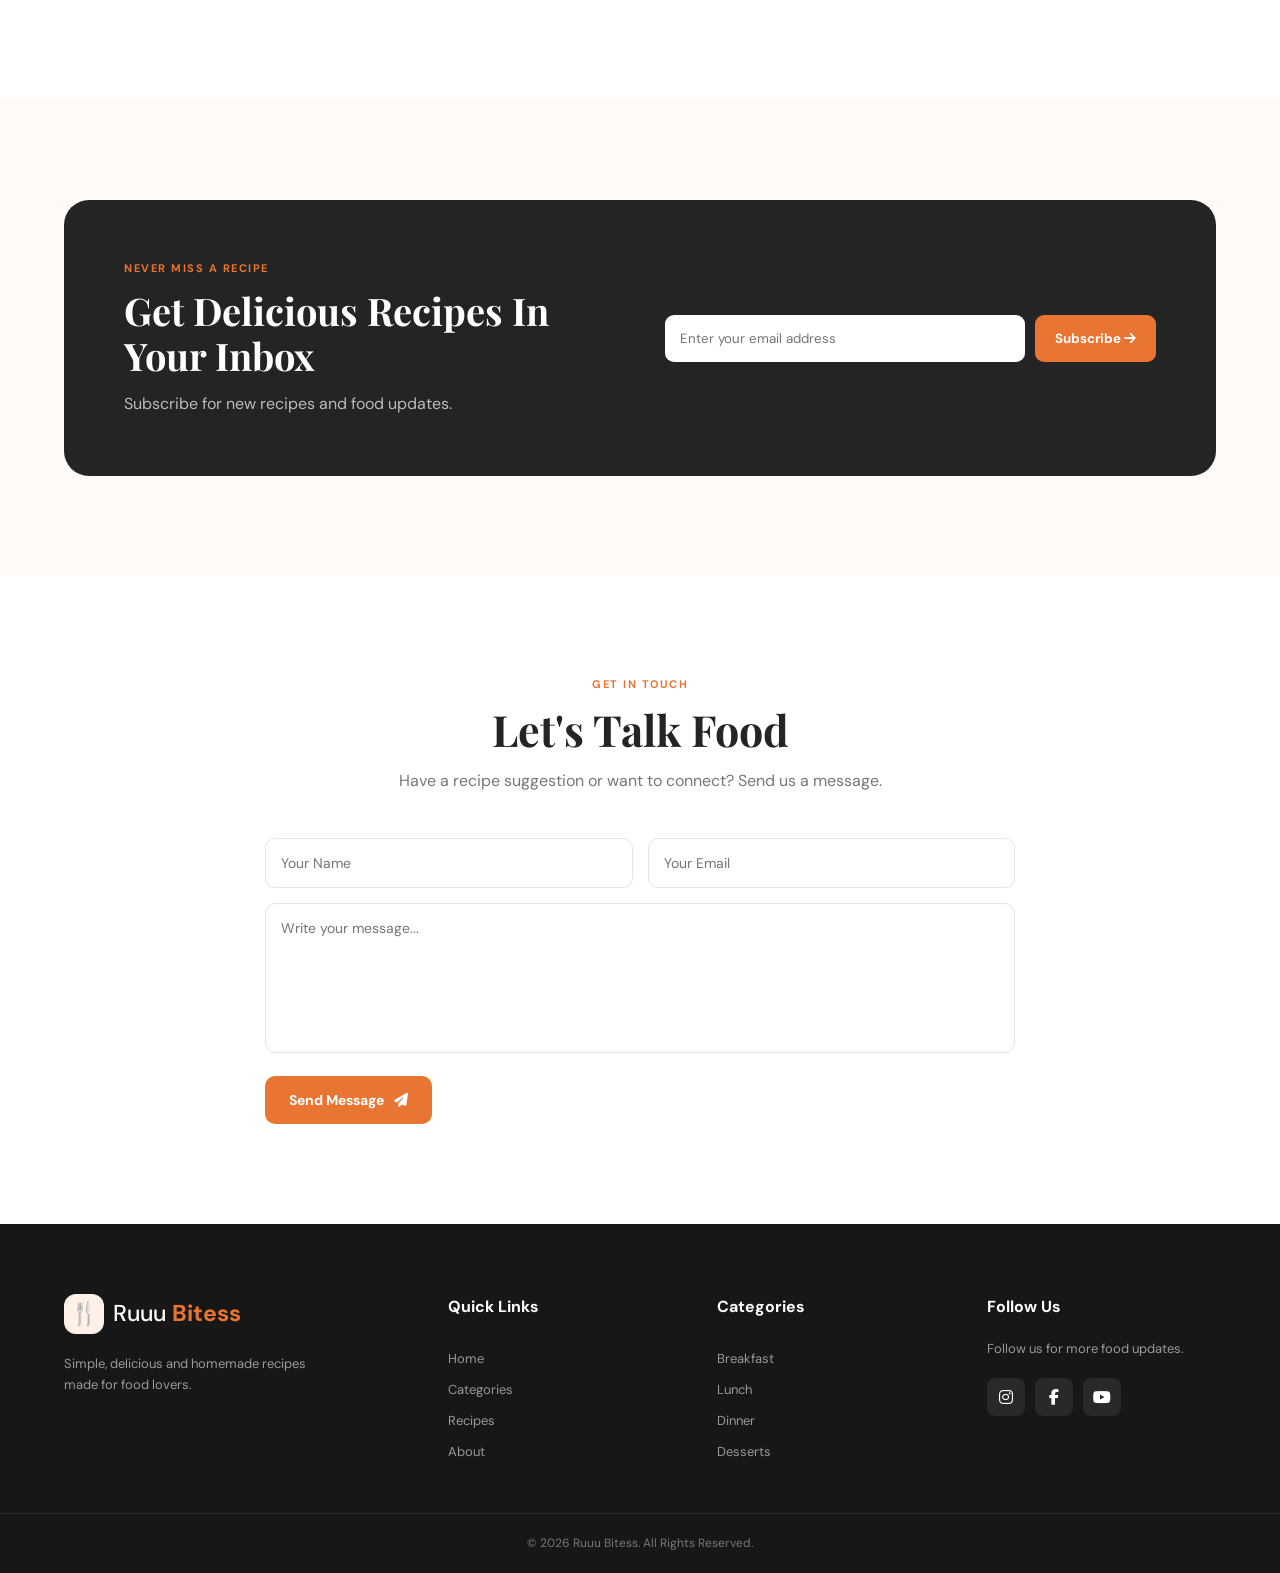
==== commit 626a4a1a: "Update index.html" ====
--- a/index.html
+++ b/index.html
@@ -462,9 +462,9 @@
 
             <div class="about-visual">
 
-                <div class="about-food-circle">
-                    👩‍🍳
-                </div>
+              <div class="about-food-circle">
+    <img src="images/myphoto.png" alt="Homemade Food">
+</div>
 
                 <div class="experience-card">
                     <b>Made with ❤️</b>
@@ -762,4 +762,4 @@
 
 </body>
 
-</html>+</html>
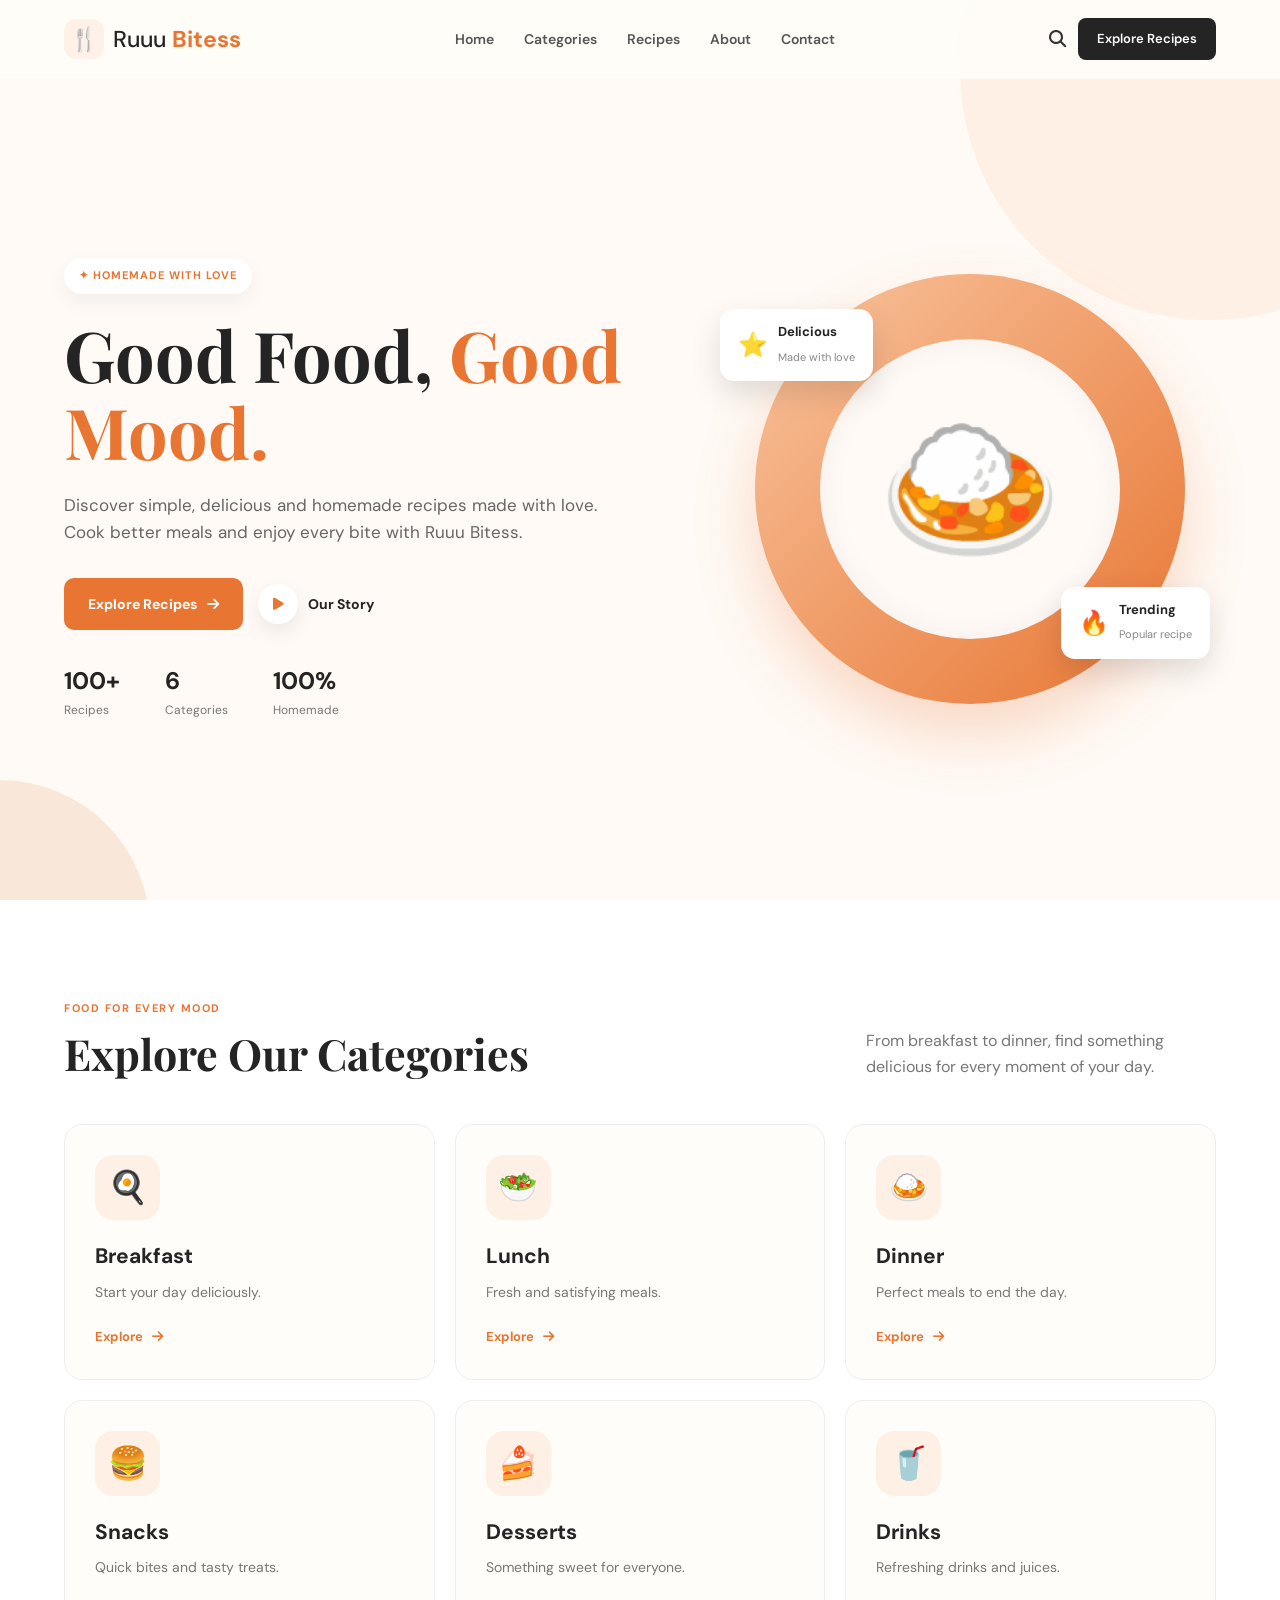
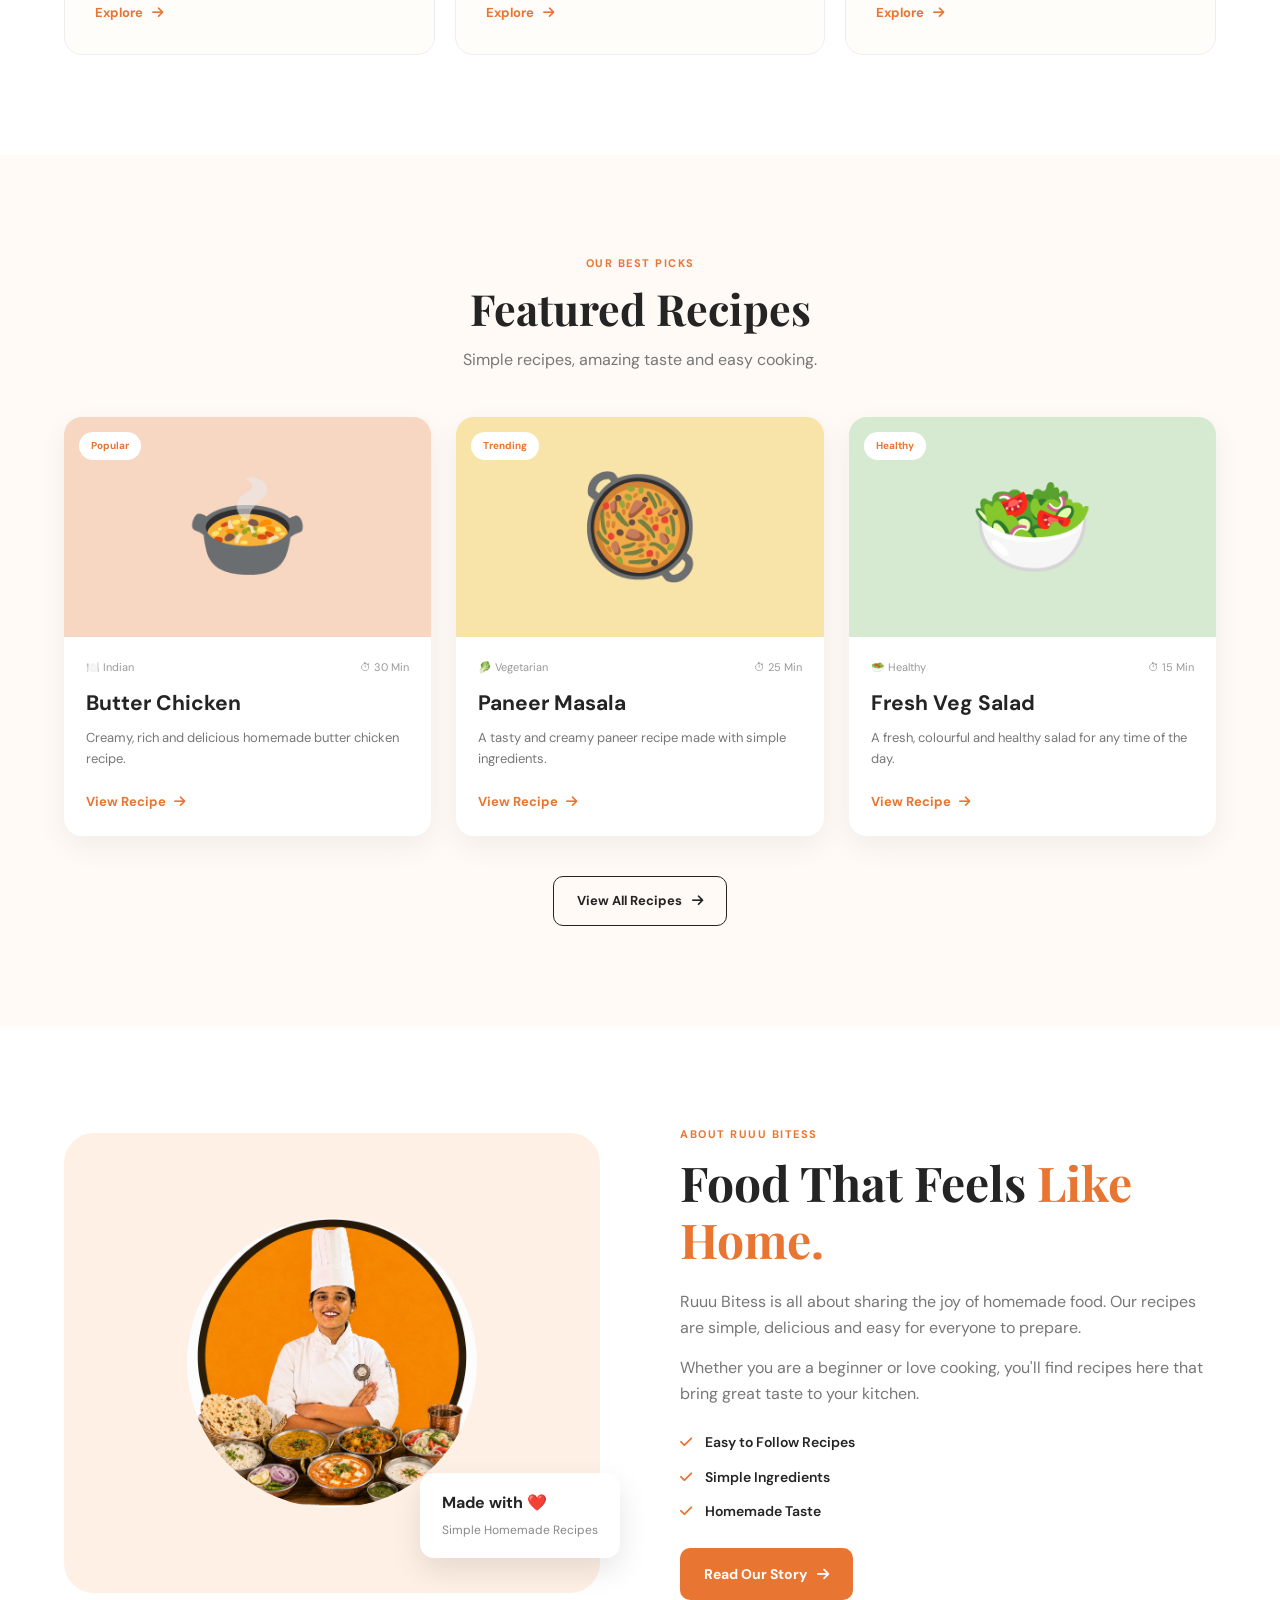
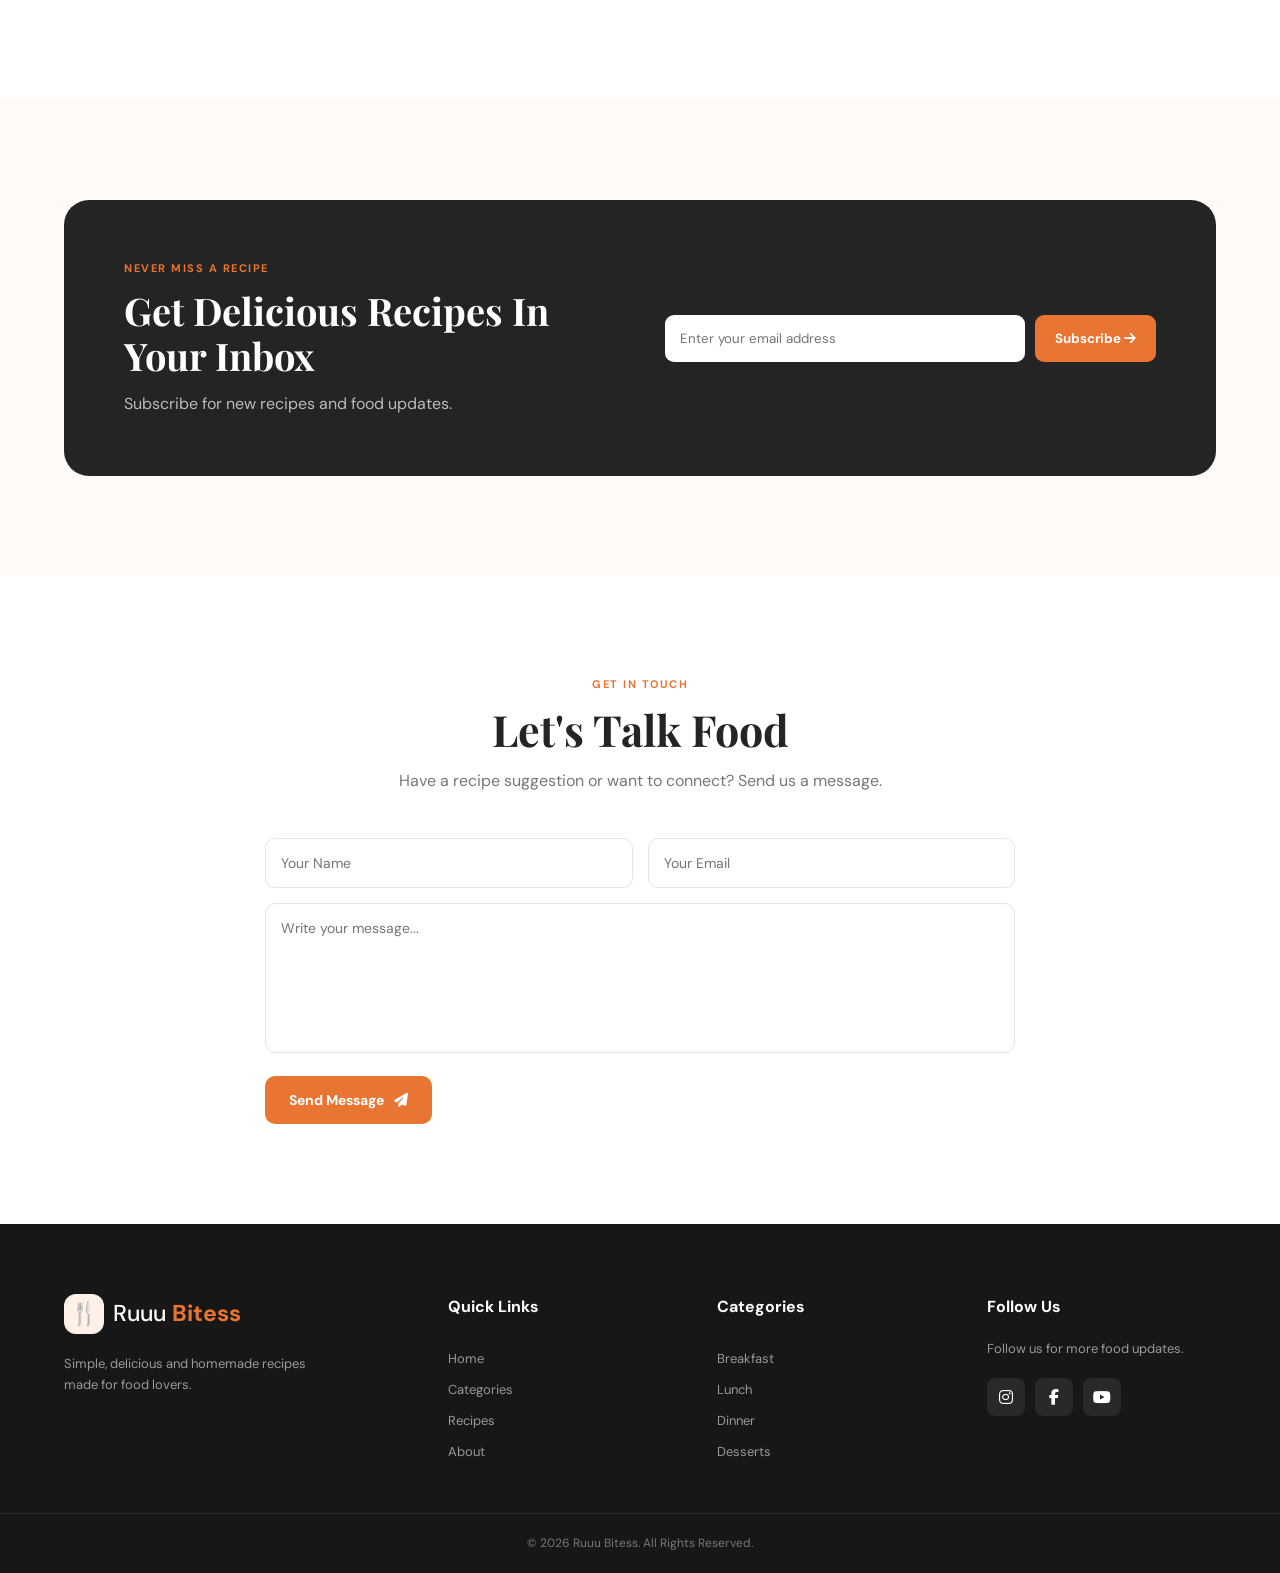
==== commit 838d85bd: "Update index.html" ====
--- a/index.html
+++ b/index.html
@@ -463,7 +463,7 @@
             <div class="about-visual">
 
               <div class="about-food-circle">
-    <img src="images/myphoto.png" alt="Homemade Food">
+    <img src="myphoto.png" alt="Homemade Food">
 </div>
 
                 <div class="experience-card">
--- a/style.css
+++ b/style.css
@@ -1630,4 +1630,24 @@
         font-size:100px;
     }
 
-}+}
+.about-food-circle{
+    overflow: hidden;
+}
+
+.about-food-circle img{
+    width: 100%;
+    height: 100%;
+    object-fit: cover;
+    display: block;
+}
+.about-food-circle{
+    overflow: hidden;
+}
+
+.about-food-circle img{
+    width: 100%;
+    height: 100%;
+    object-fit: cover;
+    display: block;
+}
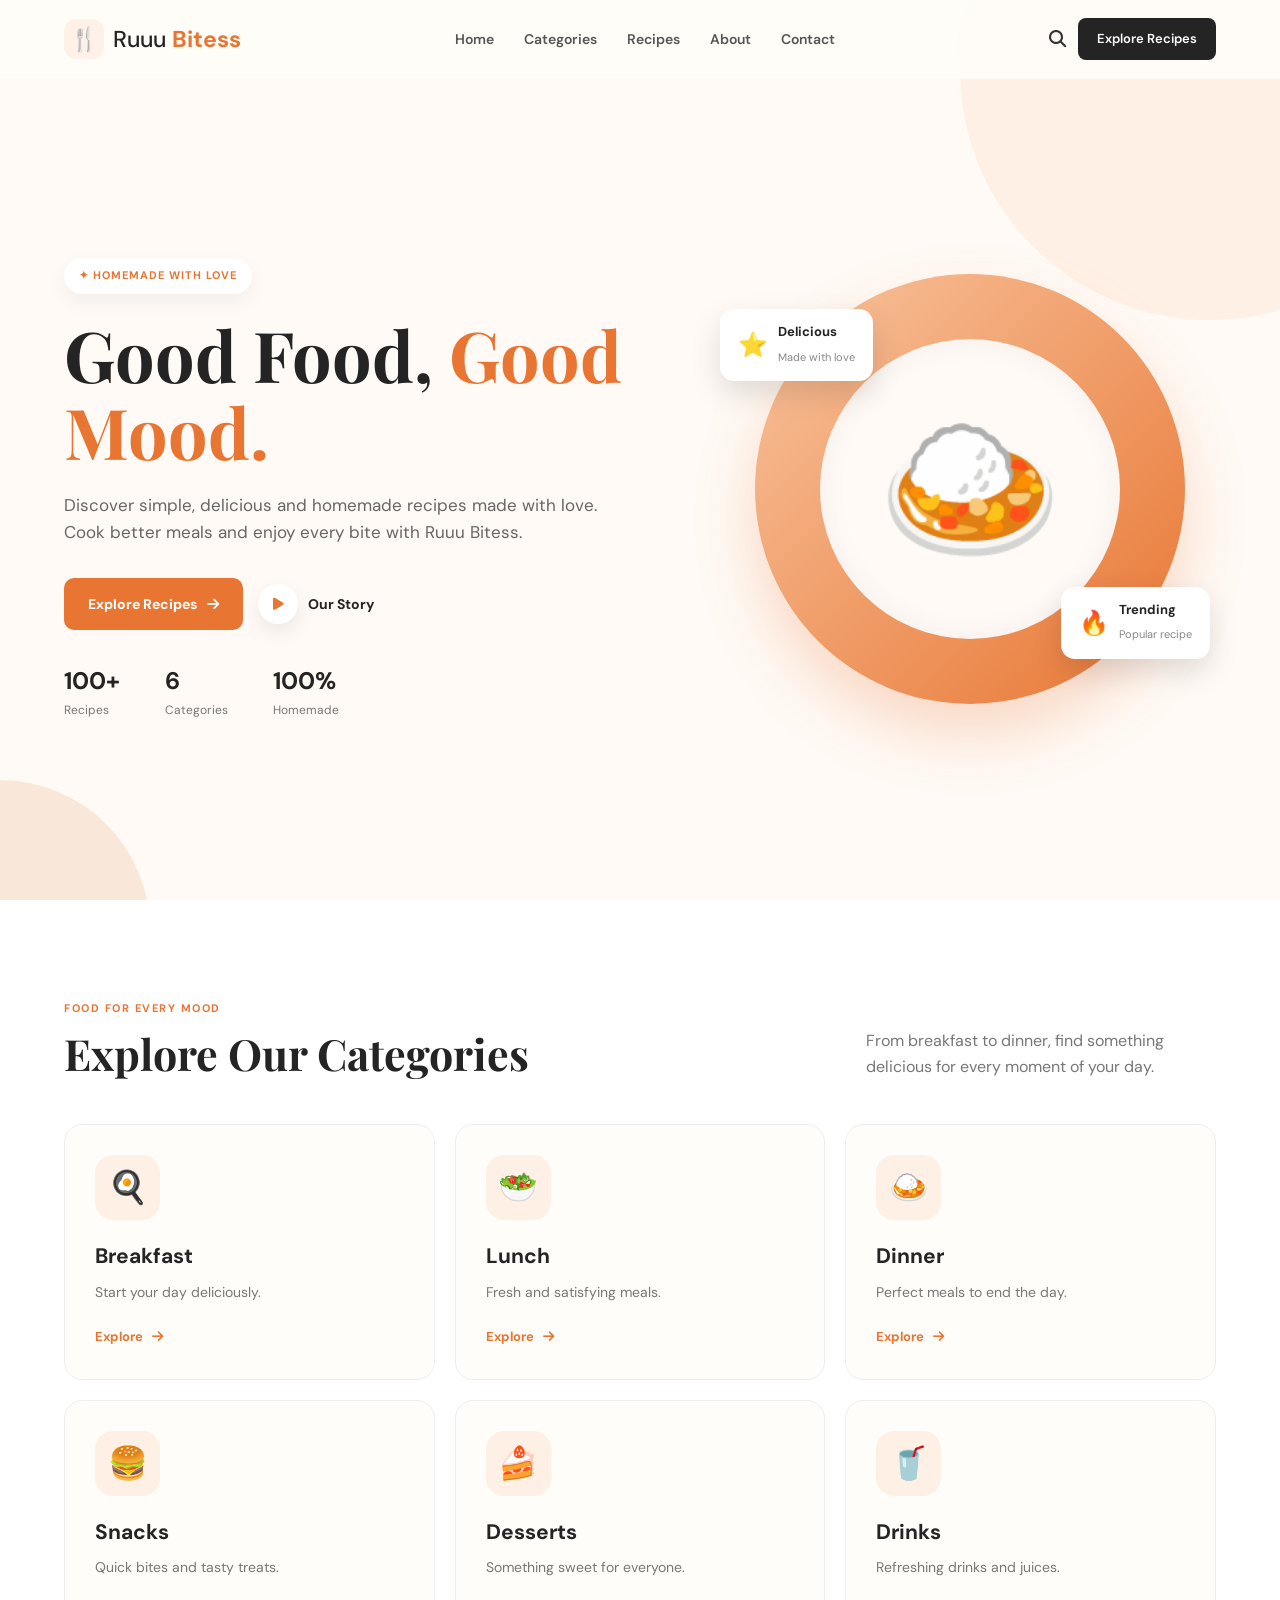
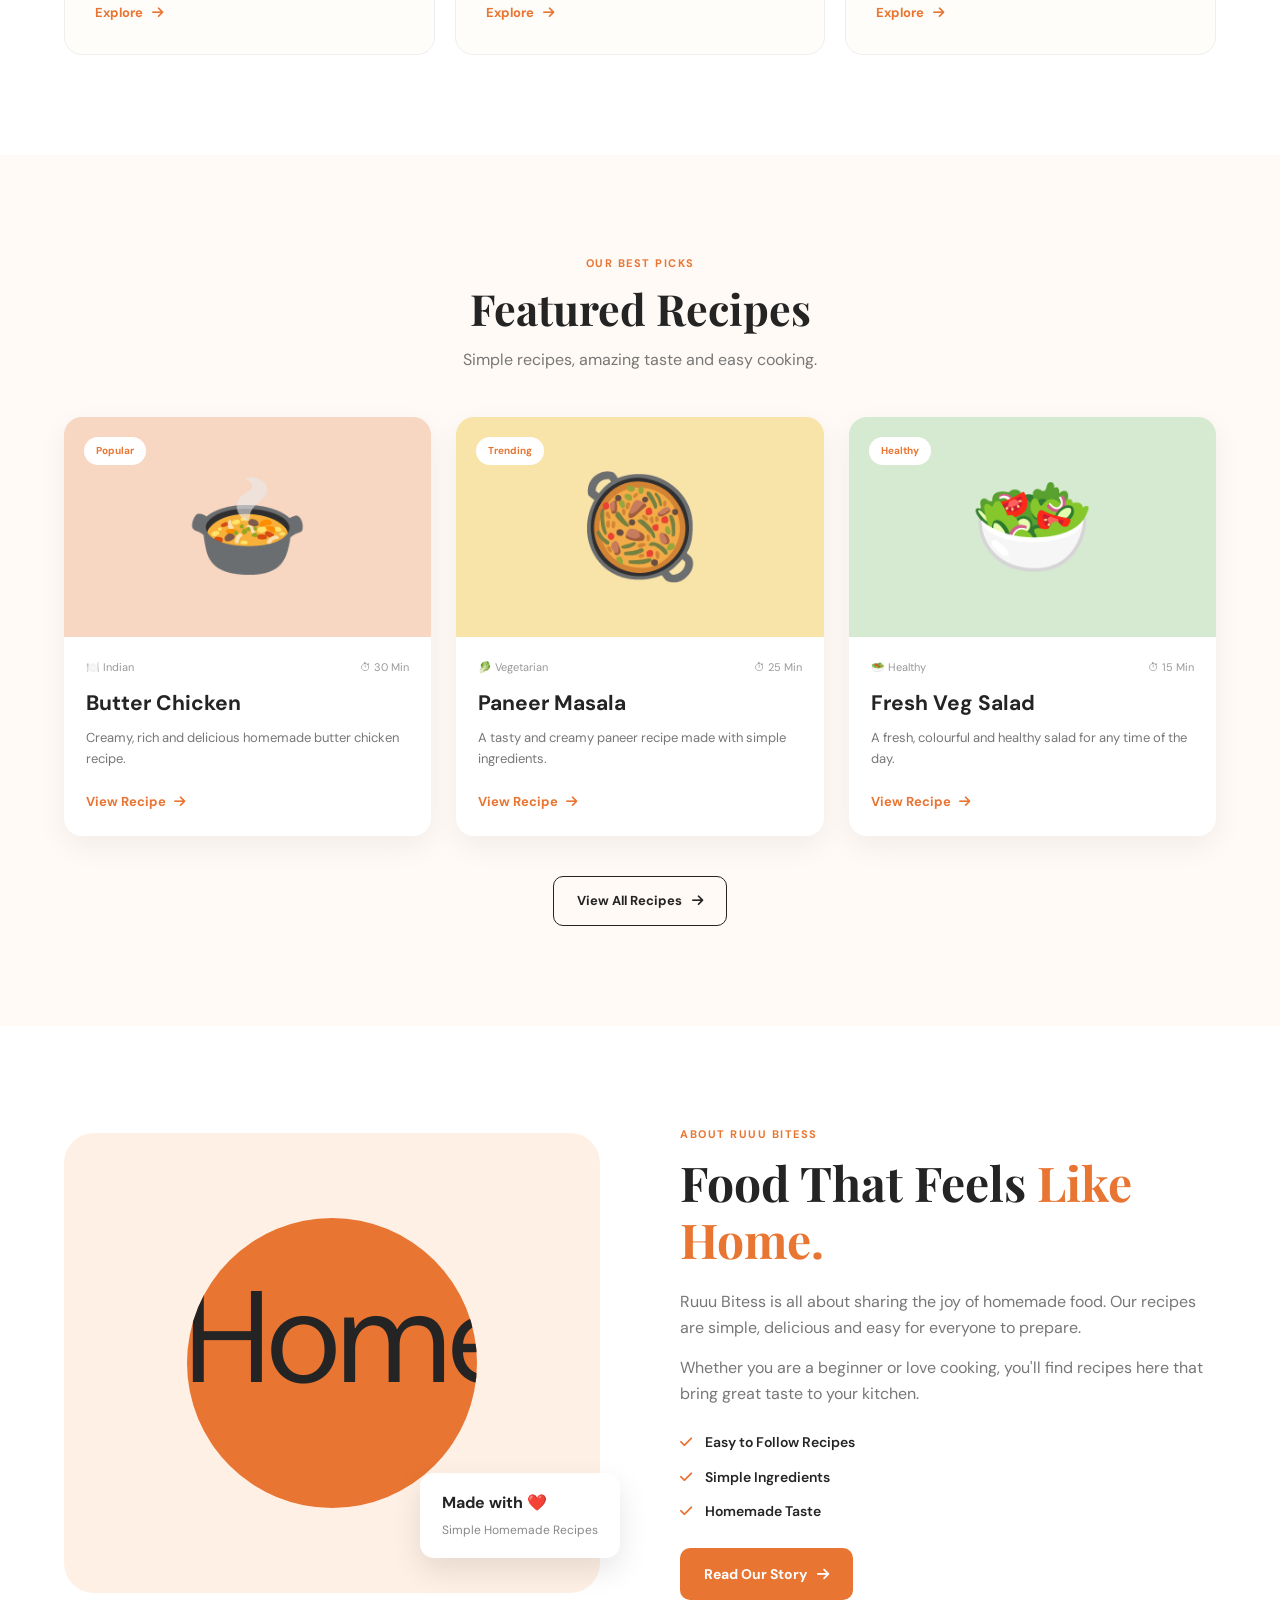
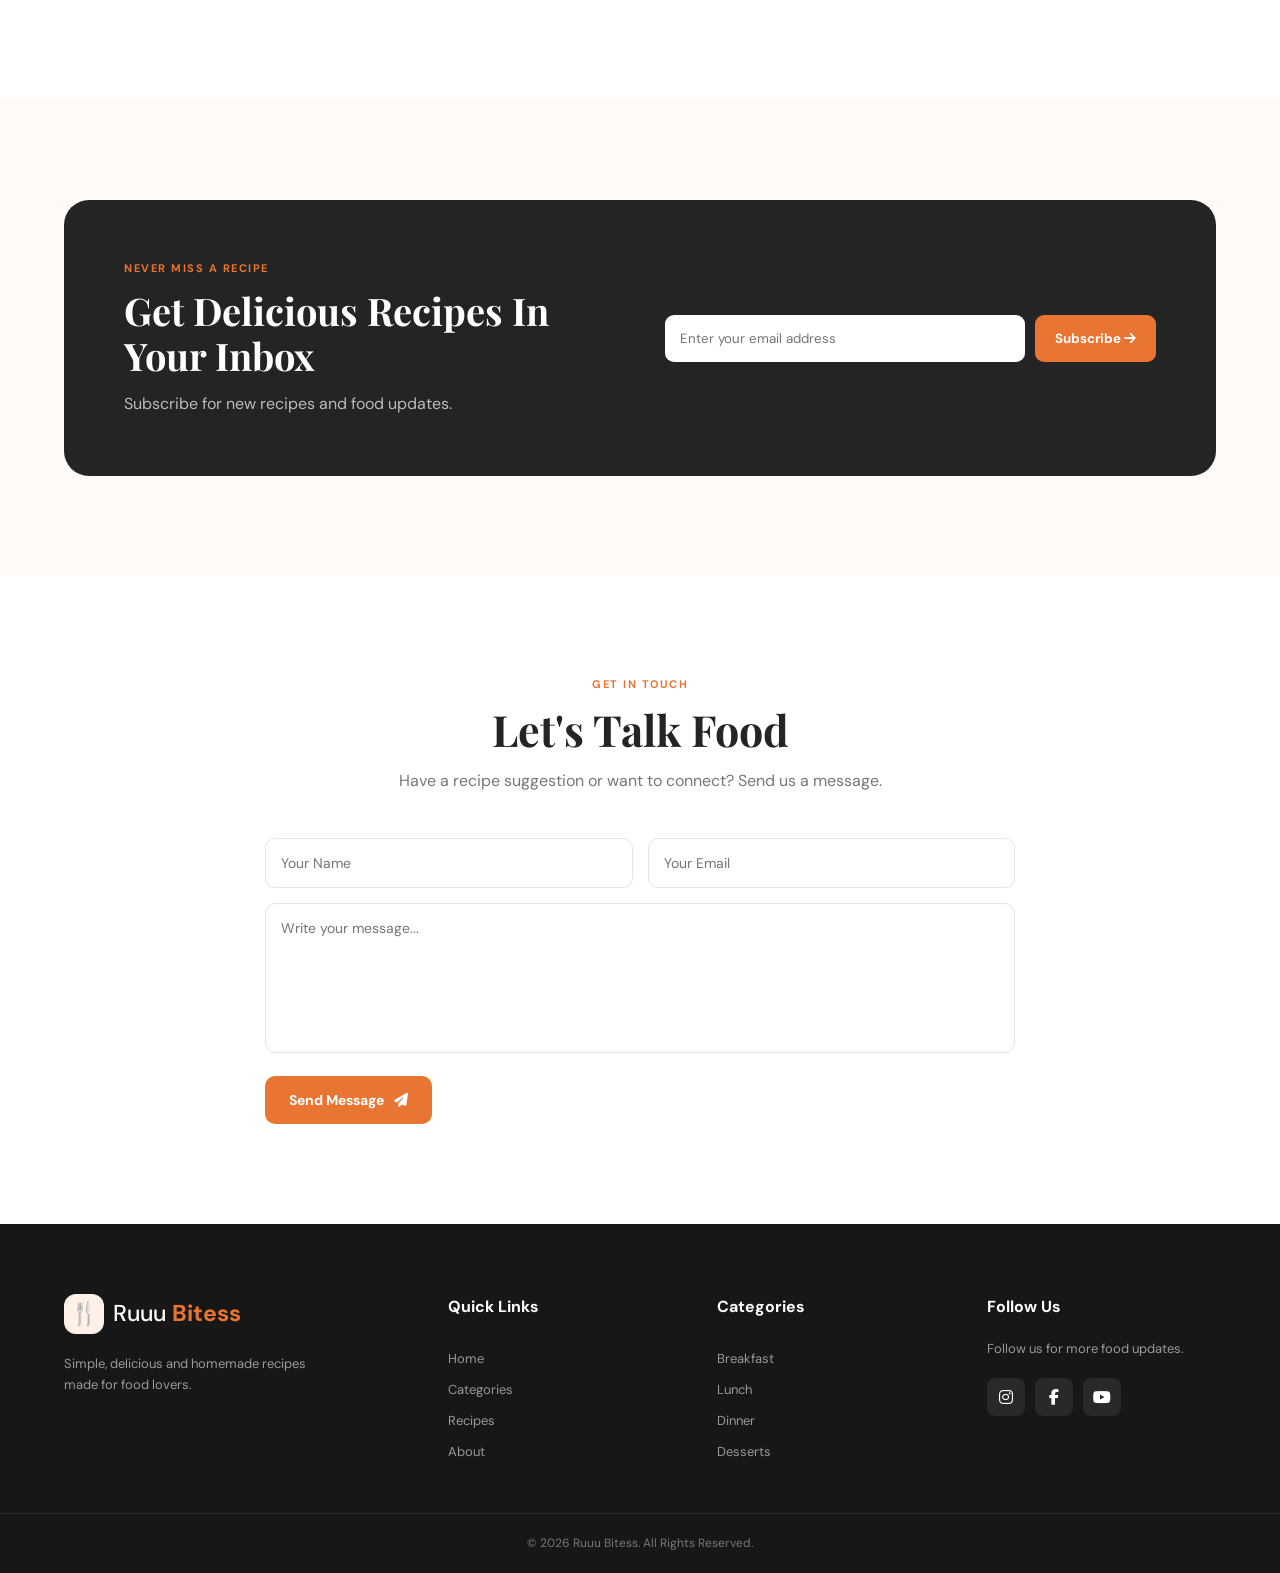
==== commit 4629ff52: "Add files via upload" ====
--- a/index.html
+++ b/index.html
@@ -463,7 +463,7 @@
             <div class="about-visual">
 
               <div class="about-food-circle">
-    <img src="myphoto.png" alt="Homemade Food">
+    <img src="images/myphoto.png" alt="Homemade Food">
 </div>
 
                 <div class="experience-card">
@@ -762,4 +762,4 @@
 
 </body>
 
-</html>
+</html>
--- a/style.css
+++ b/style.css
@@ -1651,3 +1651,27 @@
     object-fit: cover;
     display: block;
 }
+.recipe-image img {
+    width: 100%;
+    height: 100%;
+    object-fit: cover;
+    display: block;
+}
+.breakfast-orange {
+    position: relative;
+    overflow: hidden;
+}
+
+.recipe-photo {
+    width: 100%;
+    height: 100%;
+    object-fit: cover;
+    display: block;
+}
+
+.recipe-tag {
+    position: absolute;
+    top: 20px;
+    left: 20px;
+    z-index: 10;
+}
